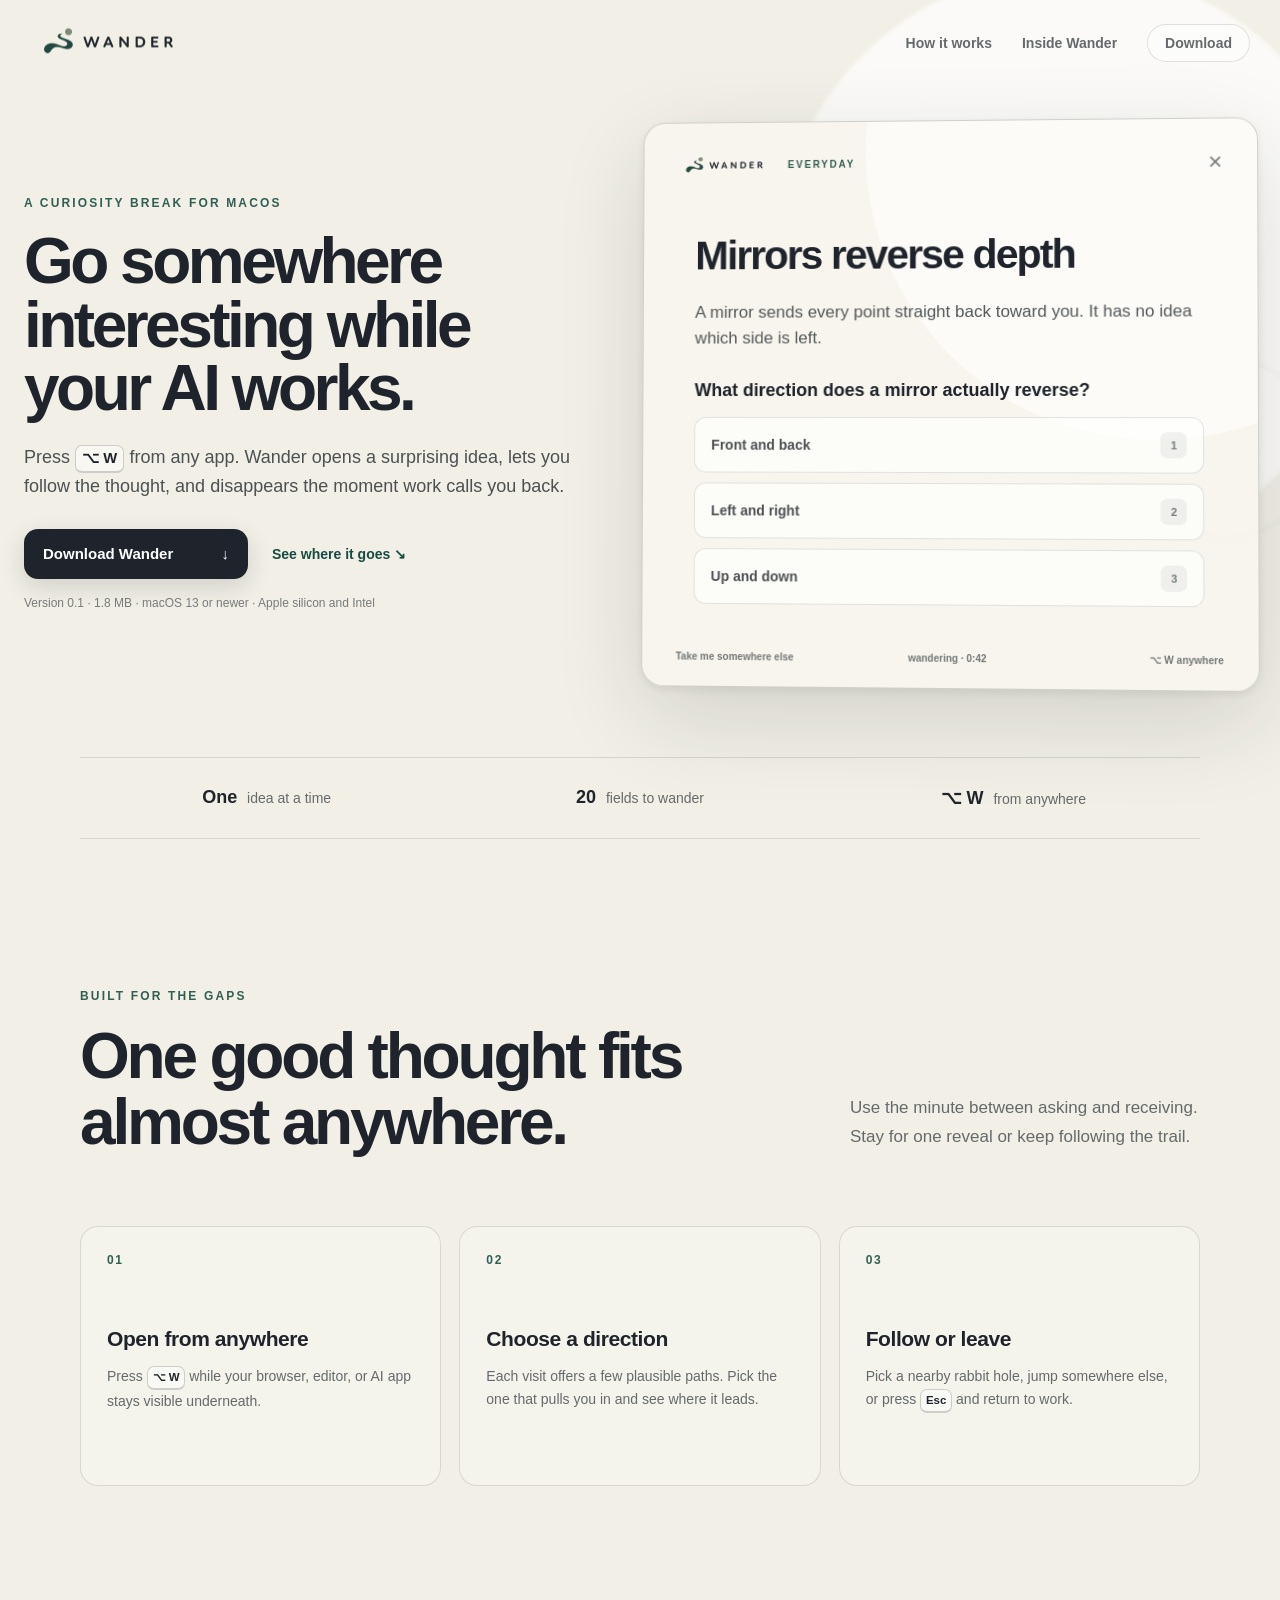
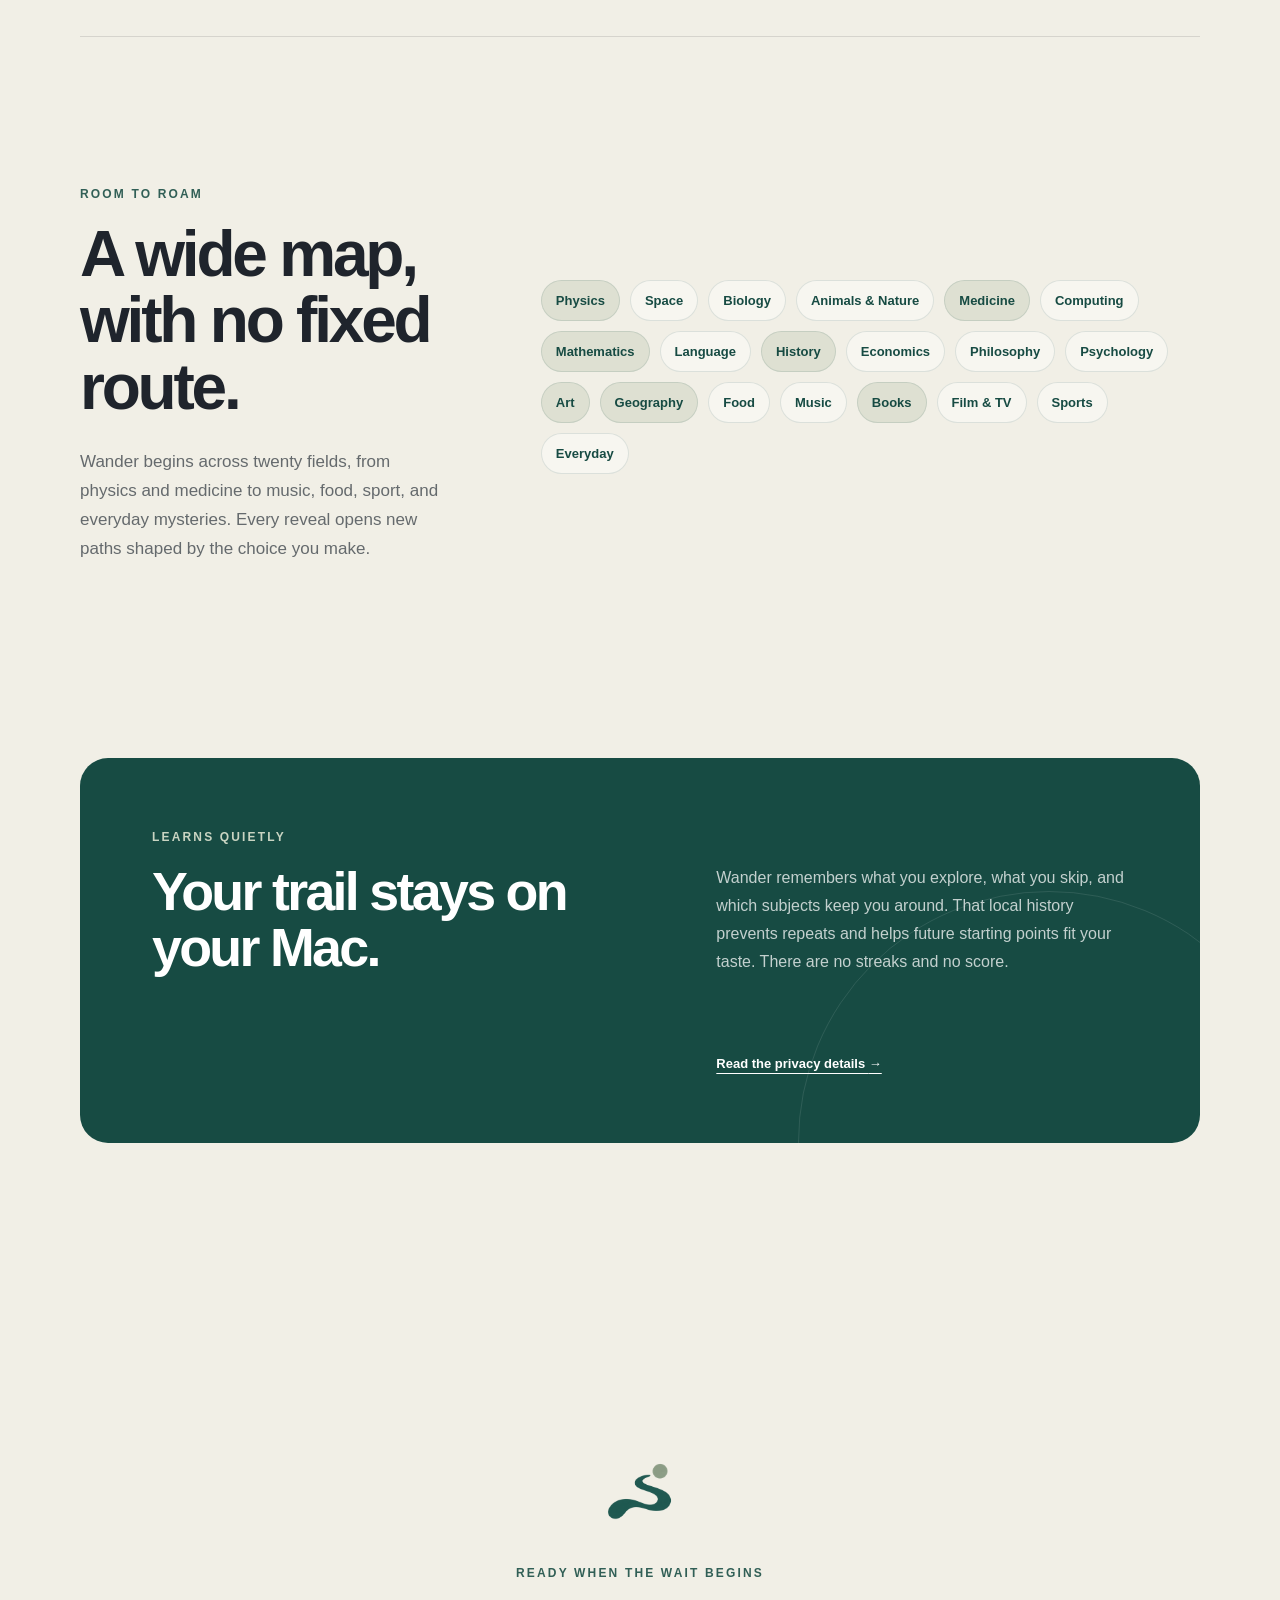
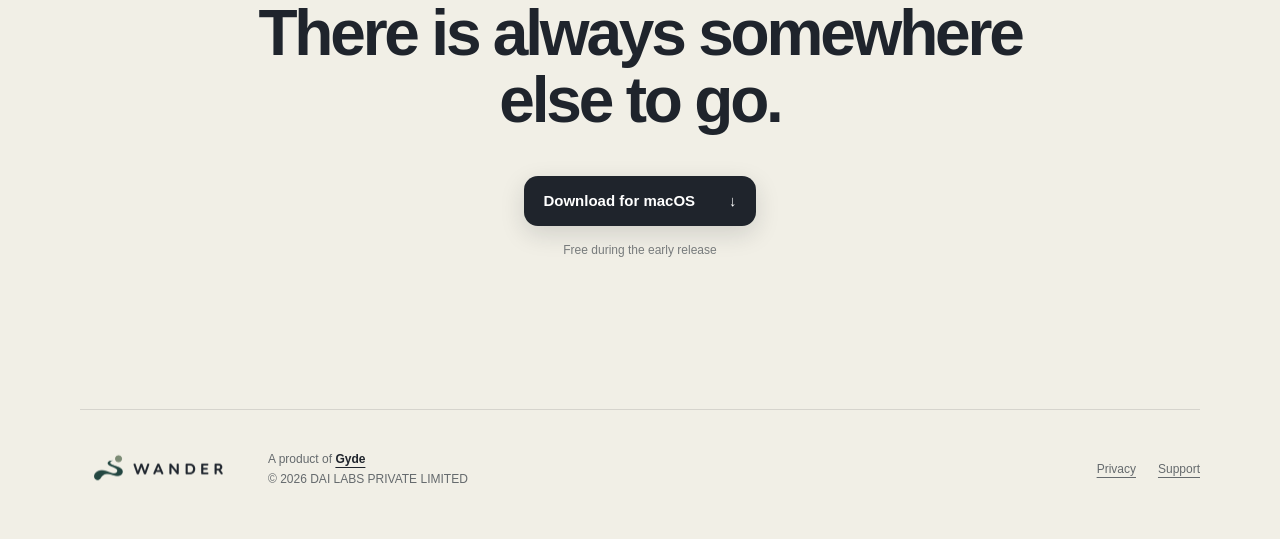
==== index.html @ b66e7304 "fix: clarify Wander positioning and hero CTA" ====
<!doctype html>
<html lang="en">
<head>
  <meta charset="utf-8">
  <meta name="viewport" content="width=device-width, initial-scale=1">
  <meta name="theme-color" content="#f1efe6">
  <meta name="description" content="Wander gives you one interesting idea at a time while your AI works. A native macOS app with new paths to follow across twenty fields of curiosity.">
  <meta property="og:type" content="website">
  <meta property="og:url" content="https://usewndr.com/">
  <meta property="og:title" content="Wander for macOS">
  <meta property="og:description" content="Go somewhere interesting while your AI works.">
  <meta property="og:image" content="https://usewndr.com/assets/og.png">
  <meta property="og:image:type" content="image/png">
  <meta property="og:image:width" content="1200">
  <meta property="og:image:height" content="630">
  <meta property="og:image:alt" content="Wander. Go somewhere interesting while your AI works. Option-W anywhere.">
  <meta name="twitter:card" content="summary_large_image">
  <meta name="twitter:title" content="Wander for macOS">
  <meta name="twitter:description" content="Go somewhere interesting while your AI works.">
  <meta name="twitter:image" content="https://usewndr.com/assets/og.png">
  <meta name="twitter:image:alt" content="Wander. Go somewhere interesting while your AI works. Option-W anywhere.">
  <link rel="canonical" href="https://usewndr.com/">
  <link rel="icon" href="assets/wander-mark.png" type="image/png">
  <link rel="stylesheet" href="styles.css">
  <title>Wander for macOS</title>
</head>
<body>
  <a class="skip-link" href="#main">Skip to content</a>

  <header class="site-header">
    <a class="brand" href="#top" aria-label="Wander home">
      <img src="assets/wander-wordmark.png" alt="Wander">
    </a>
    <nav aria-label="Main navigation">
      <a href="#how">How it works</a>
      <a href="#inside">Inside Wander</a>
      <a class="nav-download" href="download/Wander-0.1.0.dmg" download>Download</a>
    </nav>
  </header>

  <main id="main">
    <section class="hero" id="top">
      <div class="hero-copy">
        <p class="eyebrow">A curiosity break for macOS</p>
        <h1>Go somewhere interesting while your AI works.</h1>
        <p class="hero-intro">Press <kbd>⌥ W</kbd> from any app. Wander opens a surprising idea, lets you follow the thought, and disappears the moment work calls you back.</p>
        <div class="hero-actions">
          <a class="button button-primary" href="download/Wander-0.1.0.dmg" download>
            <span>Download Wander</span>
            <span aria-hidden="true">↓</span>
          </a>
          <a class="text-link" href="#demo">See where it goes <span aria-hidden="true">↘</span></a>
        </div>
        <p class="download-note">Version 0.1 · 1.8 MB · macOS 13 or newer · Apple silicon and Intel</p>
      </div>

      <div class="demo-wrap" id="demo">
        <div class="soft-orbit" aria-hidden="true"></div>
        <article class="wander-card" aria-live="polite">
          <div class="card-topline">
            <img src="assets/wander-wordmark.png" alt="" aria-hidden="true">
            <span id="demo-category">Everyday</span>
            <span class="card-close" aria-hidden="true">×</span>
          </div>
          <div class="card-content">
            <h2 id="demo-title">Mirrors reverse depth</h2>
            <p class="demo-hook" id="demo-hook">A mirror sends every point straight back toward you. It has no idea which side is left.</p>
            <p class="demo-question" id="demo-question">What direction does a mirror actually reverse?</p>
            <div class="choices" id="demo-choices"></div>
            <div class="reveal" id="demo-reveal" hidden>
              <p class="choice-recap" id="choice-recap"></p>
              <p id="reveal-copy"></p>
              <button class="next-question" id="next-question" type="button">Take me somewhere else <span aria-hidden="true">↻</span></button>
            </div>
          </div>
          <div class="card-footer">
            <span>Take me somewhere else</span>
            <span>wandering · 0:42</span>
            <span>⌥ W anywhere</span>
          </div>
        </article>
      </div>
    </section>

    <section class="proof-strip" aria-label="Wander highlights">
      <p><strong>One</strong> idea at a time</p>
      <p><strong>20</strong> fields to wander</p>
      <p><strong>⌥ W</strong> from anywhere</p>
    </section>

    <section class="how section" id="how">
      <div class="section-heading">
        <p class="eyebrow">Built for the gaps</p>
        <h2>One good thought fits almost anywhere.</h2>
        <p>Use the minute between asking and receiving. Stay for one reveal or keep following the trail.</p>
      </div>
      <ol class="steps">
        <li>
          <span class="step-number">01</span>
          <h3>Open from anywhere</h3>
          <p>Press <kbd>⌥ W</kbd> while your browser, editor, or AI app stays visible underneath.</p>
        </li>
        <li>
          <span class="step-number">02</span>
          <h3>Choose a direction</h3>
          <p>Each visit offers a few plausible paths. Pick the one that pulls you in and see where it leads.</p>
        </li>
        <li>
          <span class="step-number">03</span>
          <h3>Follow or leave</h3>
          <p>Pick a nearby rabbit hole, jump somewhere else, or press <kbd>Esc</kbd> and return to work.</p>
        </li>
      </ol>
    </section>

    <section class="inside section" id="inside">
      <div class="inside-copy">
        <p class="eyebrow">Room to roam</p>
        <h2>A wide map, with no fixed route.</h2>
        <p>Wander begins across twenty fields, from physics and medicine to music, food, sport, and everyday mysteries. Every reveal opens new paths shaped by the choice you make.</p>
      </div>
      <div class="category-cloud" aria-label="Wander categories">
        <span>Physics</span>
        <span>Space</span>
        <span>Biology</span>
        <span>Animals &amp; Nature</span>
        <span>Medicine</span>
        <span>Computing</span>
        <span>Mathematics</span>
        <span>Language</span>
        <span>History</span>
        <span>Economics</span>
        <span>Philosophy</span>
        <span>Psychology</span>
        <span>Art</span>
        <span>Geography</span>
        <span>Food</span>
        <span>Music</span>
        <span>Books</span>
        <span>Film &amp; TV</span>
        <span>Sports</span>
        <span>Everyday</span>
      </div>
    </section>

    <section class="taste section">
      <div class="taste-card">
        <div>
          <p class="eyebrow">Learns quietly</p>
          <h2>Your trail stays on your Mac.</h2>
        </div>
        <p>Wander remembers what you explore, what you skip, and which subjects keep you around. That local history prevents repeats and helps future starting points fit your taste. There are no streaks and no score.</p>
        <a href="privacy.html">Read the privacy details <span aria-hidden="true">→</span></a>
      </div>
    </section>

    <section class="closing section">
      <img src="assets/wander-mark.png" alt="" aria-hidden="true">
      <p class="eyebrow">Ready when the wait begins</p>
      <h2>There is always somewhere else to go.</h2>
      <a class="button button-primary" href="download/Wander-0.1.0.dmg" download>
        <span>Download for macOS</span>
        <span aria-hidden="true">↓</span>
      </a>
      <p class="download-note">Free during the early release</p>
    </section>
  </main>

  <footer>
    <a class="footer-brand" href="#top"><img src="assets/wander-wordmark.png" alt="Wander"></a>
    <p class="footer-credit">A product of <a href="https://gyde.ai">Gyde</a><br>© 2026 DAI LABS PRIVATE LIMITED</p>
    <div>
      <a href="privacy.html">Privacy</a>
      <a href="https://github.com/prasanna-gyde/usewndr.com/issues">Support</a>
    </div>
  </footer>

  <script src="app.js"></script>
</body>
</html>
---- styles.css ----
:root {
  --paper: #f1efe6;
  --paper-deep: #e7e4d8;
  --ink: #1f242c;
  --muted: #656a6d;
  --green: #315f56;
  --green-deep: #174b43;
  --sage: #b9c4ad;
  --white: #fbfaf6;
  --line: rgba(31, 36, 44, 0.13);
  --shadow: 0 30px 90px rgba(29, 38, 36, 0.14), 0 3px 10px rgba(29, 38, 36, 0.08);
  --rounded: ui-rounded, "SF Pro Rounded", "SF Pro Display", -apple-system, BlinkMacSystemFont, "Segoe UI", sans-serif;
}

* {
  box-sizing: border-box;
}

html {
  scroll-behavior: smooth;
}

body {
  margin: 0;
  background: var(--paper);
  color: var(--ink);
  font-family: var(--rounded);
  -webkit-font-smoothing: antialiased;
}

a {
  color: inherit;
}

button,
a {
  -webkit-tap-highlight-color: transparent;
}

.skip-link {
  position: fixed;
  z-index: 100;
  top: 12px;
  left: 12px;
  padding: 10px 14px;
  border-radius: 999px;
  background: var(--ink);
  color: white;
  transform: translateY(-160%);
}

.skip-link:focus {
  transform: translateY(0);
}

.site-header {
  position: relative;
  z-index: 20;
  display: flex;
  align-items: center;
  justify-content: space-between;
  width: min(1220px, calc(100% - 48px));
  margin: 0 auto;
  padding: 25px 0;
}

.brand img,
.footer-brand img {
  display: block;
  width: 152px;
  height: auto;
}

nav {
  display: flex;
  align-items: center;
  gap: 30px;
}

nav a {
  color: var(--muted);
  font-size: 14px;
  font-weight: 650;
  text-decoration: none;
}

nav a:hover,
nav a:focus-visible {
  color: var(--ink);
}

.nav-download {
  padding: 10px 17px;
  border: 1px solid var(--line);
  border-radius: 999px;
  background: rgba(255, 255, 255, 0.36);
}

.hero {
  position: relative;
  display: grid;
  grid-template-columns: minmax(500px, 0.96fr) minmax(520px, 1.04fr);
  gap: 46px;
  align-items: center;
  width: min(1260px, calc(100% - 48px));
  min-height: 700px;
  margin: 0 auto;
  padding: 42px 0 82px;
}

.hero-copy {
  position: relative;
  z-index: 2;
  padding-left: 0;
}

.eyebrow {
  margin: 0 0 20px;
  color: var(--green);
  font-size: 12px;
  font-weight: 760;
  letter-spacing: 0.18em;
  text-transform: uppercase;
}

h1,
h2,
h3,
p {
  text-wrap: pretty;
}

h1 {
  max-width: 700px;
  margin: 0;
  font-size: clamp(52px, 5vw, 76px);
  font-weight: 690;
  letter-spacing: -0.055em;
  line-height: 0.99;
}

.hero-intro {
  max-width: 590px;
  margin: 24px 0 0;
  color: #4c5155;
  font-size: 18px;
  line-height: 1.52;
}

kbd {
  display: inline-block;
  padding: 0.05em 0.42em 0.12em;
  border: 1px solid rgba(31, 36, 44, 0.2);
  border-bottom-width: 2px;
  border-radius: 7px;
  background: rgba(255, 255, 255, 0.48);
  color: var(--ink);
  font-family: inherit;
  font-size: 0.82em;
  font-weight: 700;
  white-space: nowrap;
}

.hero-actions {
  display: flex;
  align-items: center;
  gap: 24px;
  margin-top: 28px;
}

.button {
  display: inline-flex;
  align-items: center;
  justify-content: space-between;
  gap: 34px;
  min-width: 224px;
  padding: 16px 19px 17px;
  border-radius: 14px;
  font-size: 15px;
  font-weight: 720;
  text-decoration: none;
  transition: transform 180ms ease, box-shadow 180ms ease, background 180ms ease;
}

.button-primary {
  background: var(--ink);
  color: white;
  box-shadow: 0 8px 24px rgba(25, 31, 37, 0.15);
}

.button-primary:hover,
.button-primary:focus-visible {
  background: var(--green-deep);
  box-shadow: 0 12px 30px rgba(23, 75, 67, 0.22);
  transform: translateY(-2px);
}

.text-link {
  color: var(--green-deep);
  font-size: 14px;
  font-weight: 720;
  text-decoration: none;
}

.text-link:hover,
.text-link:focus-visible {
  text-decoration: underline;
  text-underline-offset: 4px;
}

.download-note {
  margin: 15px 0 0;
  color: #777b7c;
  font-size: 12px;
  line-height: 1.5;
}

.demo-wrap {
  position: relative;
  z-index: 1;
  perspective: 1300px;
}

.soft-orbit {
  position: absolute;
  top: -150px;
  right: -110px;
  width: 590px;
  height: 590px;
  border-radius: 50%;
  background: rgba(255, 255, 255, 0.7);
  filter: blur(2px);
}

.soft-orbit::after {
  content: "";
  position: absolute;
  right: 50px;
  bottom: 20px;
  width: 180px;
  height: 180px;
  border: 1px solid rgba(49, 95, 86, 0.12);
  border-radius: 50%;
}

.wander-card {
  position: relative;
  z-index: 2;
  min-height: 588px;
  overflow: hidden;
  border: 1px solid rgba(33, 40, 44, 0.18);
  border-radius: 22px;
  background: rgba(247, 245, 237, 0.94);
  box-shadow: var(--shadow);
  transform: rotateY(-2.5deg) rotateX(1deg);
  transform-origin: center;
}

.wander-card::after {
  content: "";
  position: absolute;
  z-index: -1;
  top: -260px;
  right: -190px;
  width: 580px;
  height: 580px;
  border-radius: 50%;
  background: rgba(255, 255, 255, 0.52);
}

.card-topline {
  display: grid;
  grid-template-columns: auto 1fr auto;
  align-items: center;
  gap: 20px;
  padding: 28px 34px 0;
}

.card-topline img {
  width: 92px;
}

.card-topline > span:nth-child(2) {
  color: var(--green);
  font-size: 10px;
  font-weight: 760;
  letter-spacing: 0.18em;
  text-transform: uppercase;
}

.card-close {
  color: #777b7c;
  font-size: 24px;
  font-weight: 350;
}

.card-content {
  width: min(510px, calc(100% - 70px));
  margin: 72px auto 96px;
}

.card-content h2 {
  margin: 0;
  font-size: clamp(34px, 3.2vw, 49px);
  font-weight: 690;
  letter-spacing: -0.045em;
  line-height: 1.02;
}

.demo-hook {
  margin: 23px 0 0;
  color: #53585b;
  font-size: 17px;
  line-height: 1.55;
}

.demo-question {
  margin: 27px 0 14px;
  font-size: 18px;
  font-weight: 720;
  line-height: 1.4;
}

.choices {
  display: grid;
  gap: 10px;
}

.choice {
  display: grid;
  grid-template-columns: 1fr auto;
  gap: 12px;
  align-items: center;
  width: 100%;
  padding: 14px 16px;
  border: 1px solid rgba(31, 36, 44, 0.12);
  border-radius: 12px;
  background: rgba(255, 255, 255, 0.62);
  color: #4c5052;
  font: 650 14px/1.35 var(--rounded);
  text-align: left;
  cursor: pointer;
  transition: border 150ms ease, background 150ms ease, color 150ms ease, transform 150ms ease;
}

.choice span:last-child {
  display: grid;
  width: 26px;
  height: 26px;
  place-items: center;
  border-radius: 7px;
  background: rgba(31, 36, 44, 0.06);
  color: #777b7c;
  font-size: 11px;
}

.choice:hover,
.choice:focus-visible {
  border-color: rgba(49, 95, 86, 0.42);
  background: white;
  color: var(--green-deep);
  transform: translateX(3px);
}

.choice:focus-visible,
.next-question:focus-visible,
.button:focus-visible,
a:focus-visible {
  outline: 3px solid rgba(49, 95, 86, 0.28);
  outline-offset: 3px;
}

.reveal {
  animation: reveal-in 320ms ease both;
}

.choice-recap {
  margin: 28px 0 12px;
  color: var(--muted);
  font-size: 12px;
  font-weight: 650;
}

#reveal-copy {
  margin: 0;
  font-size: 16px;
  line-height: 1.62;
}

.next-question {
  margin-top: 24px;
  padding: 11px 14px;
  border: 0;
  border-radius: 999px;
  background: rgba(49, 95, 86, 0.12);
  color: var(--green-deep);
  font: 700 13px var(--rounded);
  cursor: pointer;
}

.card-footer {
  position: absolute;
  right: 34px;
  bottom: 24px;
  left: 34px;
  display: grid;
  grid-template-columns: 1fr auto 1fr;
  gap: 14px;
  color: #737778;
  font-size: 10px;
  font-weight: 650;
}

.card-footer span:nth-child(2) {
  font-variant-numeric: tabular-nums;
}

.card-footer span:last-child {
  text-align: right;
}

.proof-strip {
  display: grid;
  grid-template-columns: repeat(3, 1fr);
  width: min(1120px, calc(100% - 48px));
  margin: 0 auto;
  padding: 29px 0;
  border-top: 1px solid var(--line);
  border-bottom: 1px solid var(--line);
}

.proof-strip p {
  margin: 0;
  color: var(--muted);
  font-size: 14px;
  text-align: center;
}

.proof-strip strong {
  margin-right: 6px;
  color: var(--ink);
  font-size: 18px;
}

.section {
  width: min(1120px, calc(100% - 48px));
  margin: 0 auto;
  padding: 150px 0;
}

.section-heading {
  display: grid;
  grid-template-columns: minmax(0, 1.1fr) minmax(260px, 0.55fr);
  column-gap: 70px;
  align-items: end;
}

.section-heading .eyebrow {
  grid-column: 1 / -1;
}

.section h2 {
  margin: 0;
  font-size: clamp(42px, 5vw, 68px);
  font-weight: 680;
  letter-spacing: -0.05em;
  line-height: 1.04;
}

.section-heading > p:last-child,
.inside-copy > p:last-child {
  margin: 0 0 4px;
  color: var(--muted);
  font-size: 17px;
  line-height: 1.7;
}

.steps {
  display: grid;
  grid-template-columns: repeat(3, 1fr);
  gap: 18px;
  margin: 70px 0 0;
  padding: 0;
  list-style: none;
}

.steps li {
  min-height: 260px;
  padding: 26px;
  border: 1px solid var(--line);
  border-radius: 18px;
  background: rgba(255, 255, 255, 0.26);
}

.step-number {
  display: block;
  margin-bottom: 60px;
  color: var(--green);
  font-size: 12px;
  font-weight: 760;
  letter-spacing: 0.14em;
}

.steps h3 {
  margin: 0;
  font-size: 21px;
  letter-spacing: -0.02em;
}

.steps p {
  margin: 14px 0 0;
  color: var(--muted);
  font-size: 14px;
  line-height: 1.65;
}

.inside {
  display: grid;
  grid-template-columns: minmax(300px, 0.72fr) minmax(430px, 1.28fr);
  gap: 90px;
  align-items: center;
  border-top: 1px solid var(--line);
}

.inside-copy > p:last-child {
  margin-top: 28px;
}

.category-cloud {
  display: flex;
  flex-wrap: wrap;
  gap: 10px;
}

.category-cloud span {
  display: inline-flex;
  align-items: center;
  gap: 9px;
  padding: 12px 14px;
  border: 1px solid rgba(49, 95, 86, 0.14);
  border-radius: 999px;
  background: rgba(255, 255, 255, 0.42);
  color: var(--green-deep);
  font-size: 13px;
  font-weight: 650;
}

.category-cloud span:nth-child(4n + 1),
.category-cloud span:nth-child(7n) {
  background: rgba(185, 196, 173, 0.34);
}

.taste {
  padding-top: 40px;
}

.taste-card {
  position: relative;
  display: grid;
  grid-template-columns: 1fr 0.85fr;
  gap: 80px;
  overflow: hidden;
  padding: 72px;
  border-radius: 28px;
  background: var(--green-deep);
  color: white;
}

.taste-card::after {
  content: "";
  position: absolute;
  right: -100px;
  bottom: -250px;
  width: 500px;
  height: 500px;
  border: 1px solid rgba(255, 255, 255, 0.1);
  border-radius: 50%;
}

.taste-card .eyebrow {
  color: #c9d4c2;
}

.taste-card h2 {
  font-size: clamp(40px, 4.2vw, 62px);
}

.taste-card > p {
  position: relative;
  z-index: 1;
  align-self: end;
  margin: 0;
  color: rgba(255, 255, 255, 0.74);
  font-size: 16px;
  line-height: 1.75;
}

.taste-card > a {
  position: relative;
  z-index: 1;
  grid-column: 2;
  color: white;
  font-size: 13px;
  font-weight: 700;
  text-underline-offset: 5px;
}

.closing {
  display: flex;
  flex-direction: column;
  align-items: center;
  text-align: center;
}

.closing > img {
  width: 86px;
  margin-bottom: 36px;
}

.closing h2 {
  max-width: 770px;
}

.closing .button {
  margin-top: 42px;
}

footer {
  display: grid;
  grid-template-columns: auto 1fr auto;
  gap: 36px;
  align-items: center;
  width: min(1120px, calc(100% - 48px));
  margin: 0 auto;
  padding: 35px 0 45px;
  border-top: 1px solid var(--line);
  color: var(--muted);
  font-size: 12px;
}

footer p {
  margin: 0;
}

.footer-credit {
  line-height: 1.7;
}

.footer-credit a {
  color: var(--ink);
  font-weight: 700;
}

footer > div {
  display: flex;
  gap: 22px;
}

footer a {
  text-underline-offset: 4px;
}

.privacy-page {
  min-height: 100vh;
}

.privacy-main {
  width: min(760px, calc(100% - 48px));
  margin: 0 auto;
  padding: 100px 0 160px;
}

.privacy-main h1 {
  font-size: clamp(46px, 7vw, 76px);
}

.privacy-main .lede {
  margin: 28px 0 70px;
  color: var(--muted);
  font-size: 20px;
  line-height: 1.65;
}

.privacy-main section {
  padding: 34px 0;
  border-top: 1px solid var(--line);
}

.privacy-main h2 {
  margin: 0 0 14px;
  font-size: 24px;
  letter-spacing: -0.025em;
}

.privacy-main p,
.privacy-main li {
  color: #555b5e;
  font-size: 16px;
  line-height: 1.72;
}

.privacy-main ul {
  padding-left: 20px;
}

@keyframes reveal-in {
  from { opacity: 0; transform: translateY(8px); }
  to { opacity: 1; transform: translateY(0); }
}

@media (min-width: 1001px) and (max-height: 900px) {
  .site-header {
    padding-top: 18px;
    padding-bottom: 18px;
  }

  .hero {
    min-height: 0;
    padding-top: 34px;
    padding-bottom: 68px;
  }

  .wander-card {
    min-height: 550px;
  }

  .card-content {
    margin-top: 56px;
    margin-bottom: 82px;
  }
}

@media (max-width: 1000px) {
  .hero {
    grid-template-columns: 1fr;
    gap: 70px;
    padding-top: 90px;
  }

  .hero-copy {
    max-width: 760px;
    padding-left: 0;
  }

  .demo-wrap {
    width: min(720px, 100%);
    justify-self: center;
  }

  .wander-card {
    transform: none;
  }

  .section-heading,
  .inside,
  .taste-card {
    grid-template-columns: 1fr;
  }

  .section-heading > p:last-child,
  .inside-copy > p:last-child {
    margin-top: 26px;
  }

  .inside,
  .taste-card {
    gap: 50px;
  }

  .taste-card > a {
    grid-column: 1;
  }
}

@media (max-width: 720px) {
  .site-header,
  .hero,
  .proof-strip,
  .section,
  footer {
    width: min(100% - 30px, 1120px);
  }

  .site-header {
    padding-top: 18px;
  }

  .brand img {
    width: 126px;
  }

  nav a:not(.nav-download) {
    display: none;
  }

  .hero {
    min-height: auto;
    padding: 84px 0 90px;
  }

  h1 {
    font-size: clamp(48px, 14vw, 68px);
  }

  .hero-intro {
    font-size: 17px;
  }

  .hero-actions {
    align-items: flex-start;
    flex-direction: column;
  }

  .button {
    width: 100%;
  }

  .wander-card {
    min-height: 630px;
    border-radius: 18px;
  }

  .card-topline {
    padding: 24px 22px 0;
  }

  .card-content {
    width: calc(100% - 44px);
    margin-top: 58px;
  }

  .card-content h2 {
    font-size: 37px;
  }

  .card-footer {
    right: 22px;
    left: 22px;
    grid-template-columns: 1fr 1fr;
  }

  .card-footer span:first-child {
    display: none;
  }

  .proof-strip {
    gap: 12px;
  }

  .proof-strip p {
    display: flex;
    flex-direction: column;
    gap: 4px;
  }

  .section {
    padding: 105px 0;
  }

  .section h2 {
    font-size: 43px;
  }

  .steps {
    grid-template-columns: 1fr;
  }

  .steps li {
    min-height: 220px;
  }

  .taste {
    padding-top: 20px;
  }

  .taste-card {
    padding: 45px 28px;
  }

  .category-cloud {
    gap: 8px;
  }

  .category-cloud span {
    padding: 10px 12px;
    font-size: 12px;
  }

  footer {
    grid-template-columns: 1fr auto;
  }

  footer p {
    display: none;
  }
}

@media (prefers-reduced-motion: reduce) {
  html {
    scroll-behavior: auto;
  }

  *,
  *::before,
  *::after {
    animation-duration: 0.01ms !important;
    animation-iteration-count: 1 !important;
    transition-duration: 0.01ms !important;
  }
}
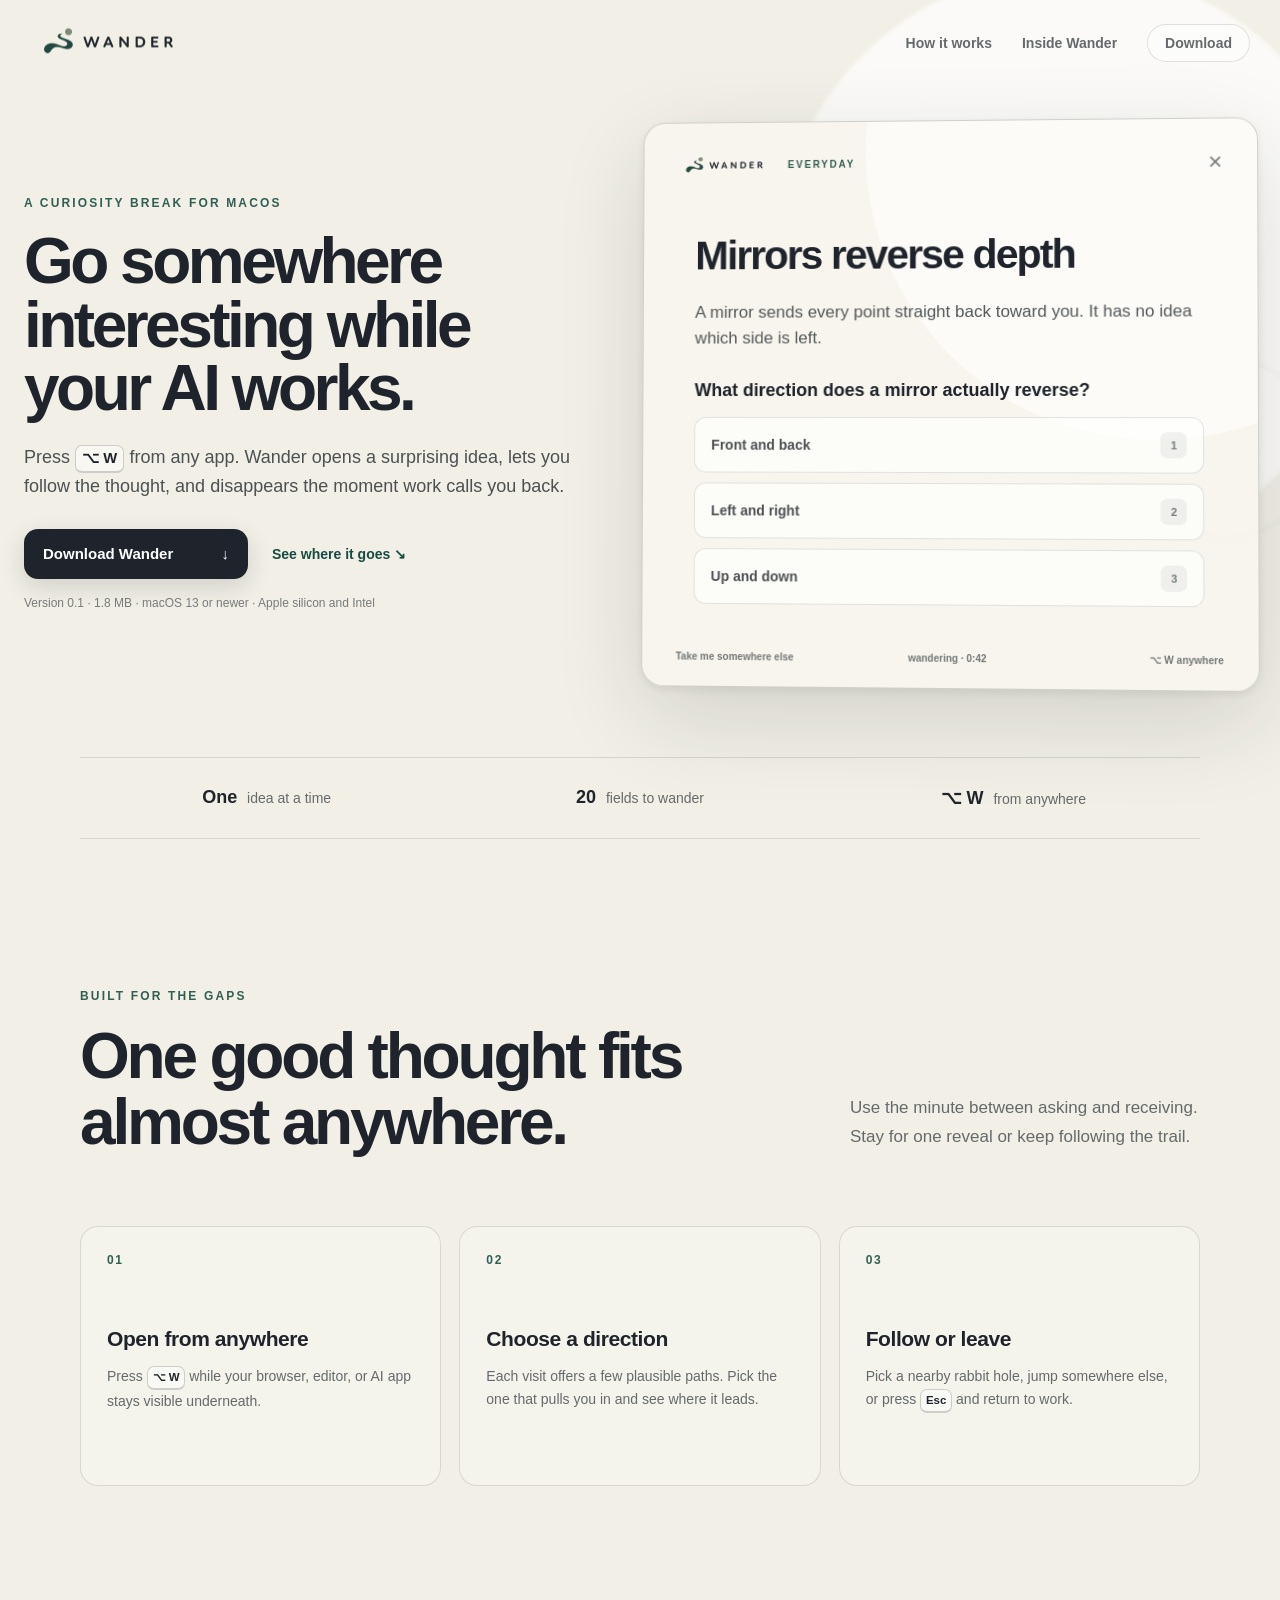
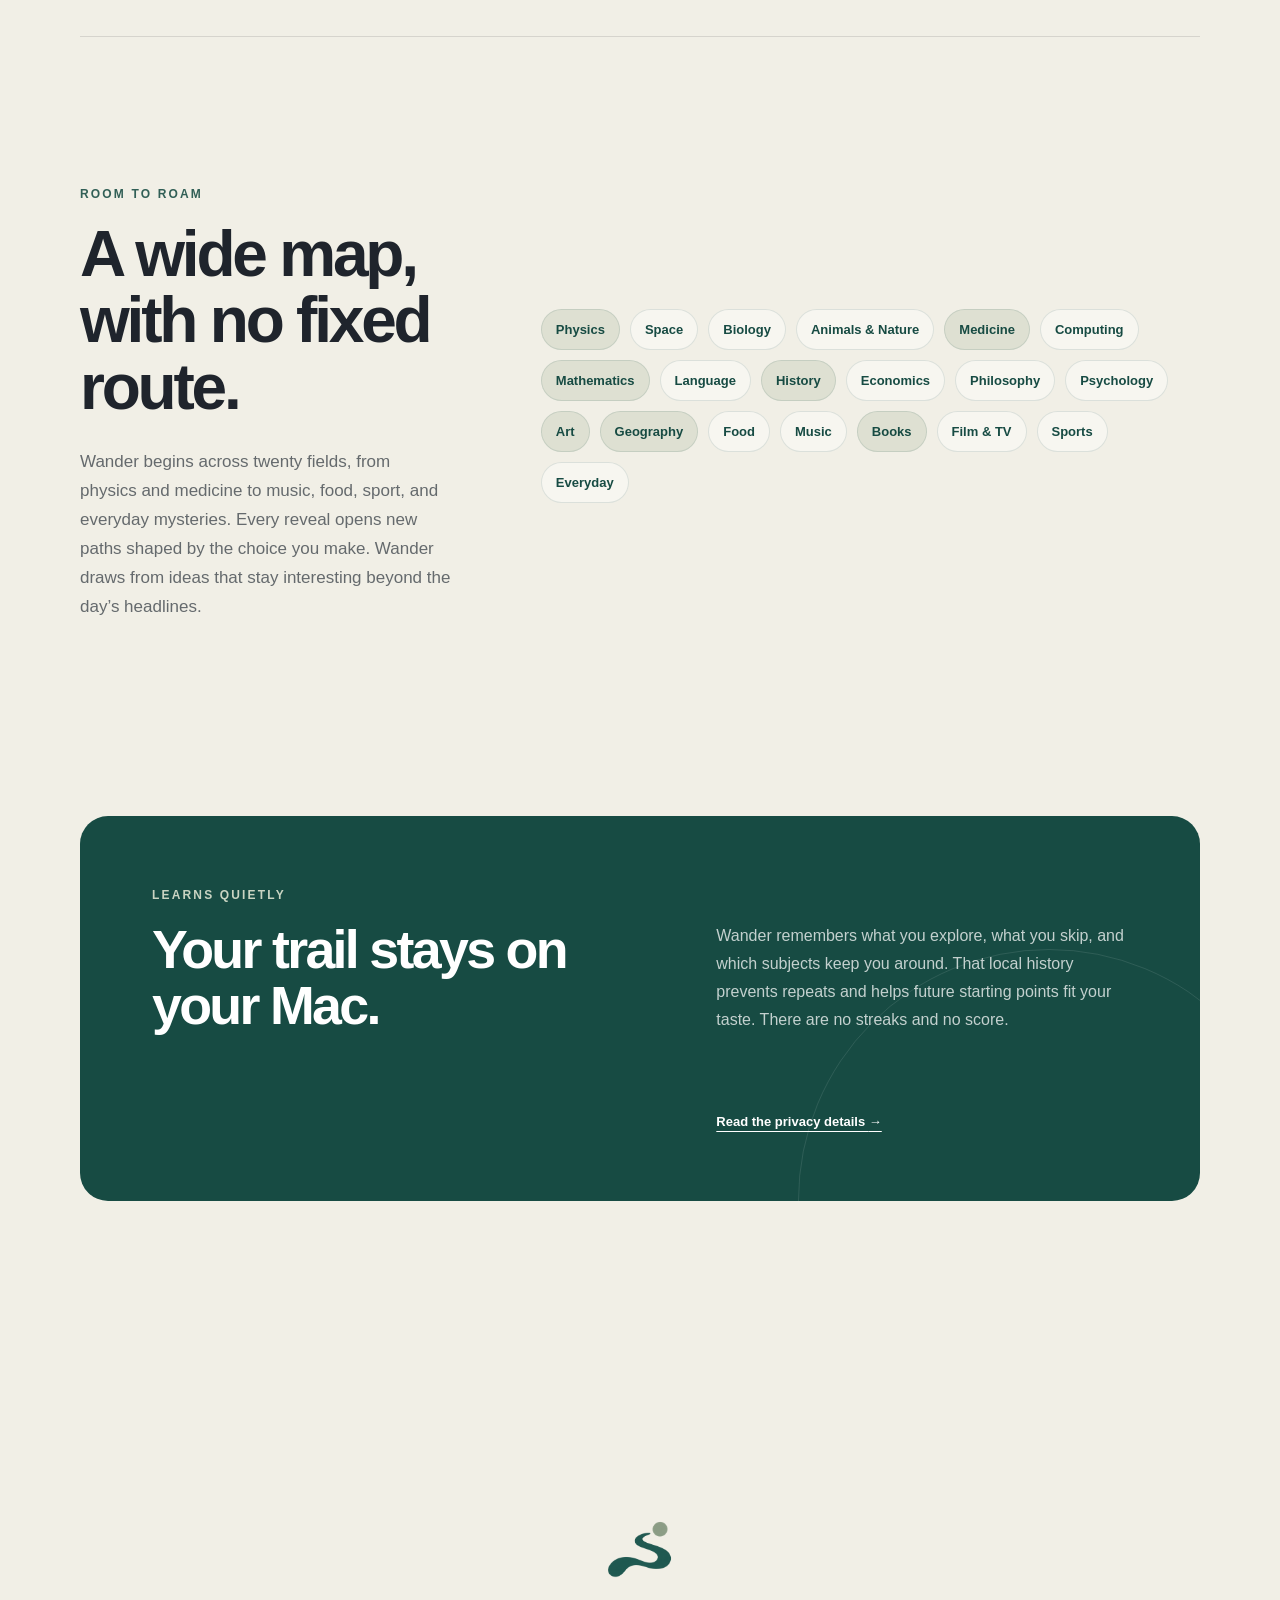
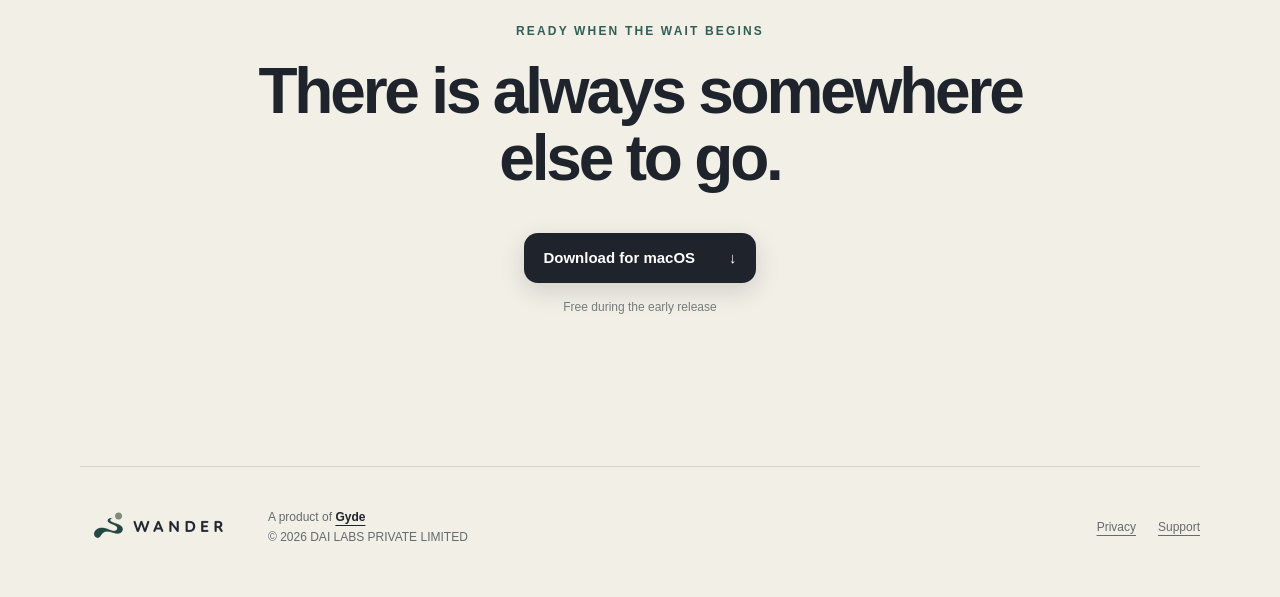
==== commit b1013dbb: "copy: position Wander beyond the news cycle" ====
--- a/index.html
+++ b/index.html
@@ -117,7 +117,7 @@
       <div class="inside-copy">
         <p class="eyebrow">Room to roam</p>
         <h2>A wide map, with no fixed route.</h2>
-        <p>Wander begins across twenty fields, from physics and medicine to music, food, sport, and everyday mysteries. Every reveal opens new paths shaped by the choice you make.</p>
+        <p>Wander begins across twenty fields, from physics and medicine to music, food, sport, and everyday mysteries. Every reveal opens new paths shaped by the choice you make. Wander draws from ideas that stay interesting beyond the day’s headlines.</p>
       </div>
       <div class="category-cloud" aria-label="Wander categories">
         <span>Physics</span>
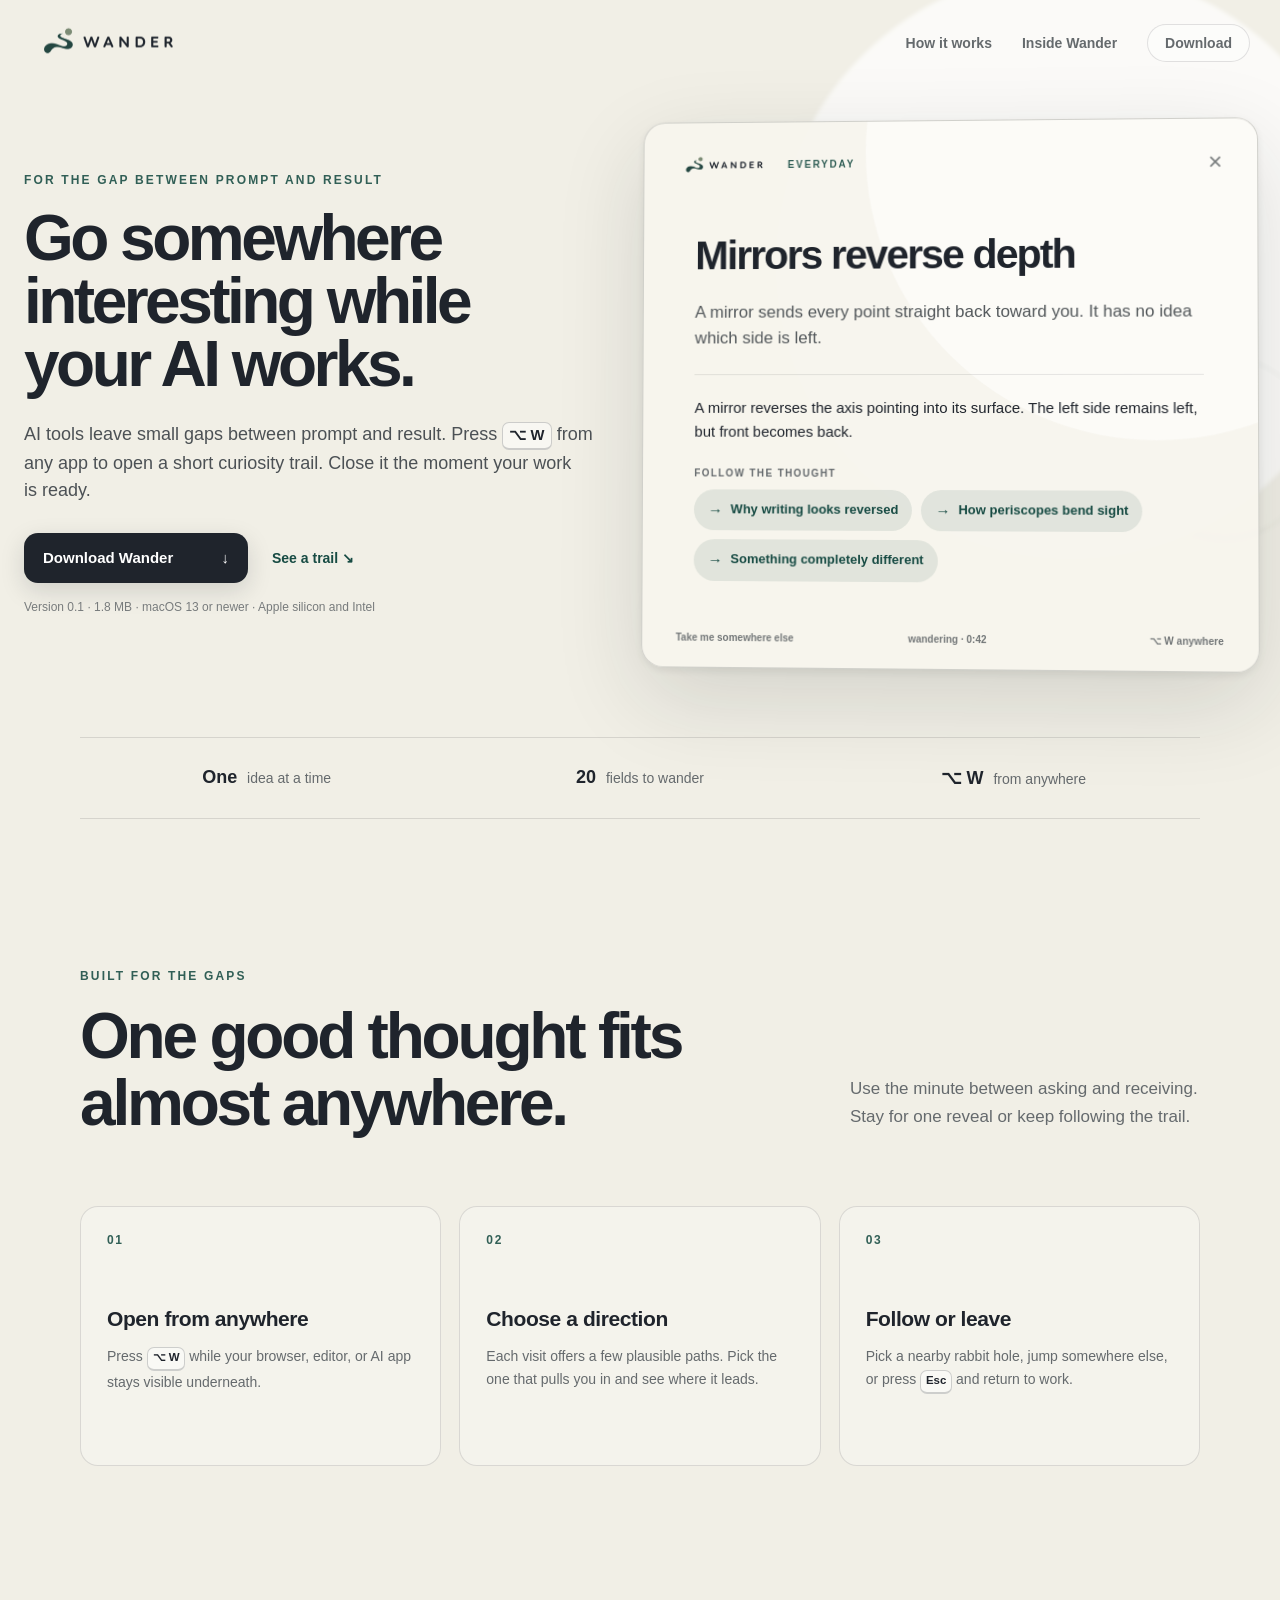
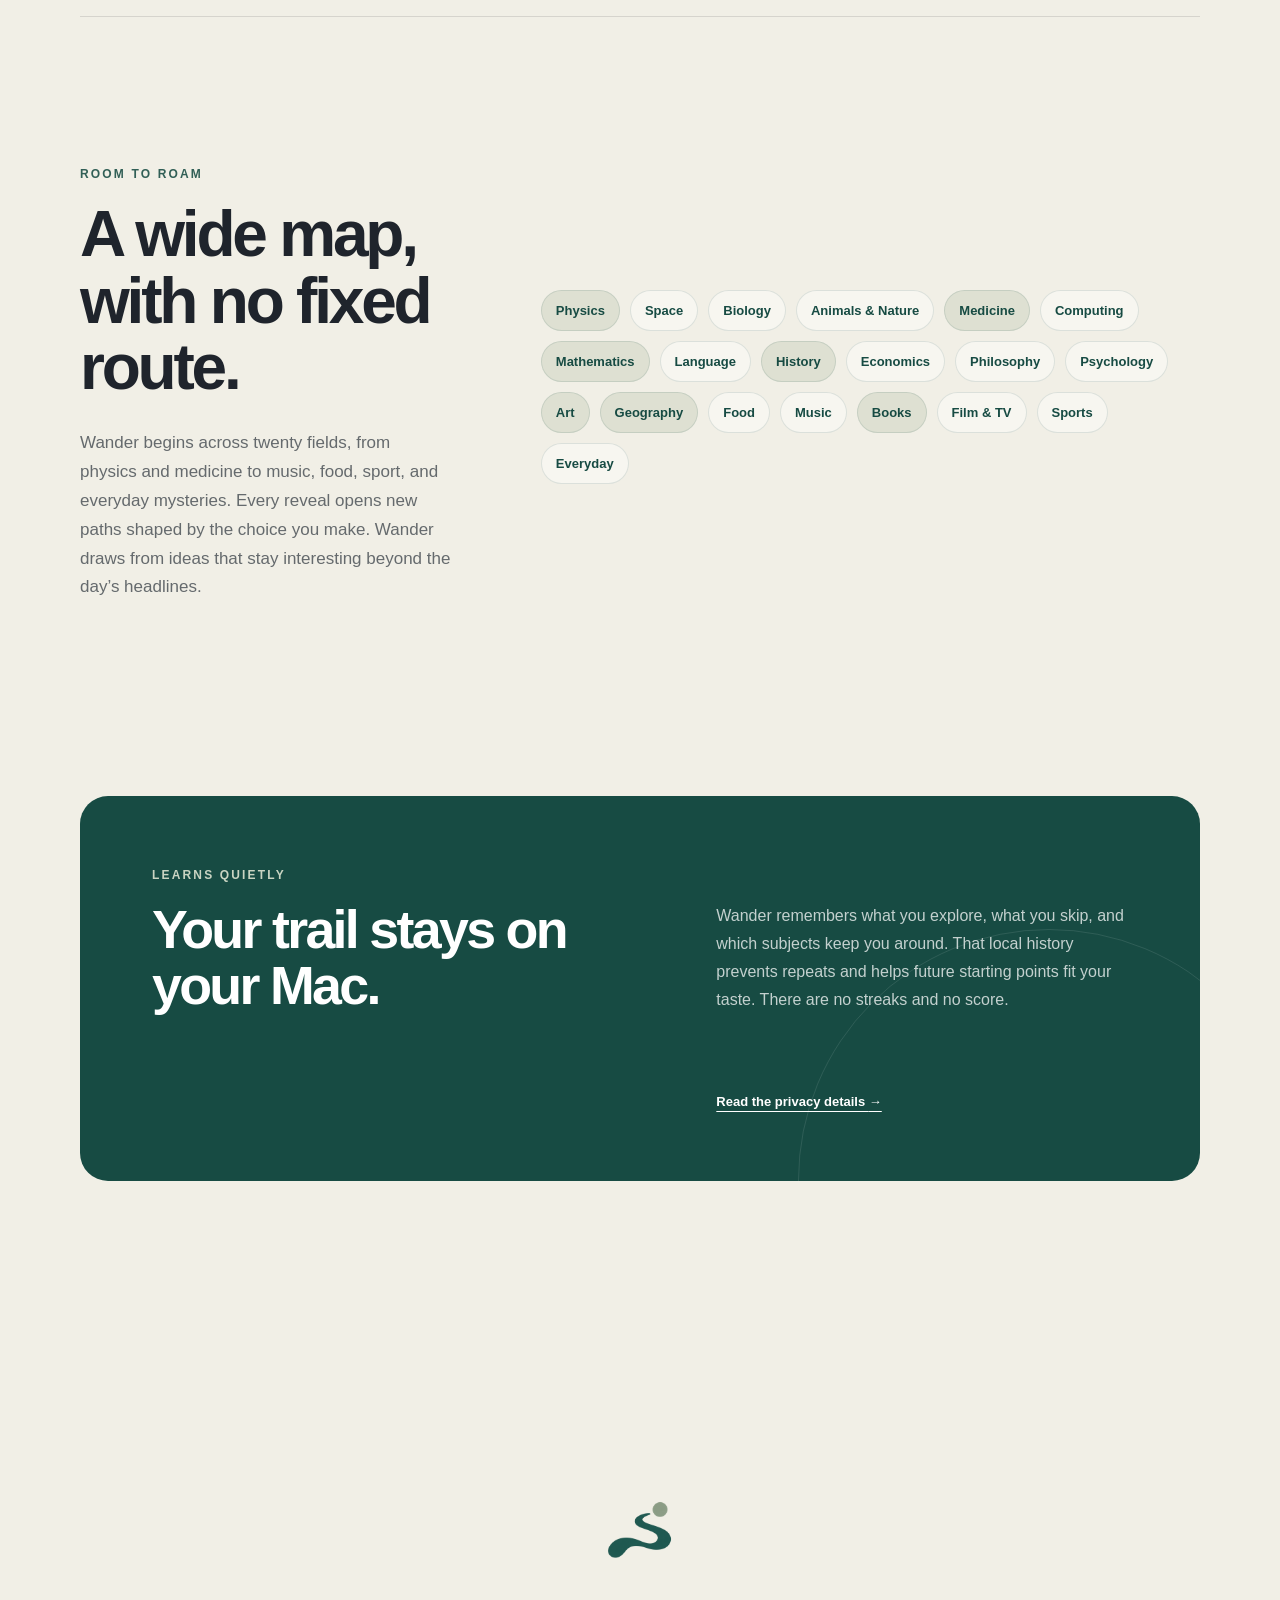
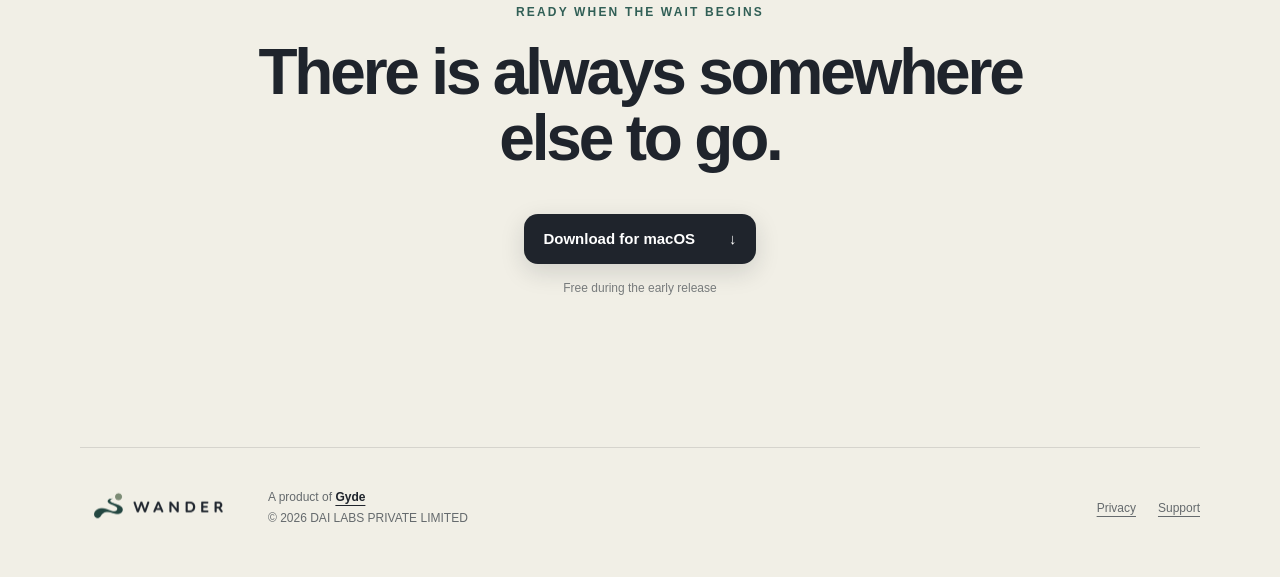
==== commit 7409930e: "fix: explain Wander and show curiosity trails" ====
--- a/index.html
+++ b/index.html
@@ -4,11 +4,11 @@
   <meta charset="utf-8">
   <meta name="viewport" content="width=device-width, initial-scale=1">
   <meta name="theme-color" content="#f1efe6">
-  <meta name="description" content="Wander gives you one interesting idea at a time while your AI works. A native macOS app with new paths to follow across twenty fields of curiosity.">
+  <meta name="description" content="Wander opens short curiosity trails while your AI works. Press Option-W from any Mac app and return when the result is ready.">
   <meta property="og:type" content="website">
   <meta property="og:url" content="https://usewndr.com/">
   <meta property="og:title" content="Wander for macOS">
-  <meta property="og:description" content="Go somewhere interesting while your AI works.">
+  <meta property="og:description" content="A curiosity break for the gap between prompt and result.">
   <meta property="og:image" content="https://usewndr.com/assets/og.png">
   <meta property="og:image:type" content="image/png">
   <meta property="og:image:width" content="1200">
@@ -16,12 +16,12 @@
   <meta property="og:image:alt" content="Wander. Go somewhere interesting while your AI works. Option-W anywhere.">
   <meta name="twitter:card" content="summary_large_image">
   <meta name="twitter:title" content="Wander for macOS">
-  <meta name="twitter:description" content="Go somewhere interesting while your AI works.">
+  <meta name="twitter:description" content="A curiosity break for the gap between prompt and result.">
   <meta name="twitter:image" content="https://usewndr.com/assets/og.png">
   <meta name="twitter:image:alt" content="Wander. Go somewhere interesting while your AI works. Option-W anywhere.">
   <link rel="canonical" href="https://usewndr.com/">
   <link rel="icon" href="assets/wander-mark.png" type="image/png">
-  <link rel="stylesheet" href="styles.css">
+  <link rel="stylesheet" href="styles.css?v=3">
   <title>Wander for macOS</title>
 </head>
 <body>
@@ -34,22 +34,22 @@
     <nav aria-label="Main navigation">
       <a href="#how">How it works</a>
       <a href="#inside">Inside Wander</a>
-      <a class="nav-download" href="download/Wander-0.1.0.dmg" download>Download</a>
+      <a class="nav-download" href="https://github.com/prasanna-gyde/usewndr.com/releases/download/v0.1.0/Wander-0.1.0.dmg">Download</a>
     </nav>
   </header>
 
   <main id="main">
     <section class="hero" id="top">
       <div class="hero-copy">
-        <p class="eyebrow">A curiosity break for macOS</p>
+        <p class="eyebrow">For the gap between prompt and result</p>
         <h1>Go somewhere interesting while your AI works.</h1>
-        <p class="hero-intro">Press <kbd>⌥ W</kbd> from any app. Wander opens a surprising idea, lets you follow the thought, and disappears the moment work calls you back.</p>
+        <p class="hero-intro">AI tools leave small gaps between prompt and result. Press <kbd>⌥ W</kbd> from any app to open a short curiosity trail. Close it the moment your work is ready.</p>
         <div class="hero-actions">
-          <a class="button button-primary" href="download/Wander-0.1.0.dmg" download>
+          <a class="button button-primary" href="https://github.com/prasanna-gyde/usewndr.com/releases/download/v0.1.0/Wander-0.1.0.dmg">
             <span>Download Wander</span>
             <span aria-hidden="true">↓</span>
           </a>
-          <a class="text-link" href="#demo">See where it goes <span aria-hidden="true">↘</span></a>
+          <a class="text-link" href="#demo">See a trail <span aria-hidden="true">↘</span></a>
         </div>
         <p class="download-note">Version 0.1 · 1.8 MB · macOS 13 or newer · Apple silicon and Intel</p>
       </div>
@@ -65,13 +65,9 @@
           <div class="card-content">
             <h2 id="demo-title">Mirrors reverse depth</h2>
             <p class="demo-hook" id="demo-hook">A mirror sends every point straight back toward you. It has no idea which side is left.</p>
-            <p class="demo-question" id="demo-question">What direction does a mirror actually reverse?</p>
-            <div class="choices" id="demo-choices"></div>
-            <div class="reveal" id="demo-reveal" hidden>
-              <p class="choice-recap" id="choice-recap"></p>
-              <p id="reveal-copy"></p>
-              <button class="next-question" id="next-question" type="button">Take me somewhere else <span aria-hidden="true">↻</span></button>
-            </div>
+            <p class="trail-reveal" id="demo-reveal-copy">A mirror reverses the axis pointing into its surface. The left side remains left, but front becomes back.</p>
+            <p class="trail-label">Follow the thought</p>
+            <div class="trail-paths" id="demo-paths"></div>
           </div>
           <div class="card-footer">
             <span>Take me somewhere else</span>
@@ -158,7 +154,7 @@
       <img src="assets/wander-mark.png" alt="" aria-hidden="true">
       <p class="eyebrow">Ready when the wait begins</p>
       <h2>There is always somewhere else to go.</h2>
-      <a class="button button-primary" href="download/Wander-0.1.0.dmg" download>
+      <a class="button button-primary" href="https://github.com/prasanna-gyde/usewndr.com/releases/download/v0.1.0/Wander-0.1.0.dmg">
         <span>Download for macOS</span>
         <span aria-hidden="true">↓</span>
       </a>
@@ -175,6 +171,6 @@
     </div>
   </footer>
 
-  <script src="app.js"></script>
+  <script src="app.js?v=2"></script>
 </body>
 </html>
--- a/styles.css
+++ b/styles.css
@@ -18,10 +18,12 @@
 
 html {
   scroll-behavior: smooth;
+  overflow-x: hidden;
 }
 
 body {
   margin: 0;
+  overflow-x: hidden;
   background: var(--paper);
   color: var(--ink);
   font-family: var(--rounded);
@@ -314,88 +316,60 @@
   line-height: 1.55;
 }
 
-.demo-question {
-  margin: 27px 0 14px;
-  font-size: 18px;
-  font-weight: 720;
-  line-height: 1.4;
-}
-
-.choices {
-  display: grid;
-  gap: 10px;
-}
-
-.choice {
-  display: grid;
-  grid-template-columns: 1fr auto;
-  gap: 12px;
-  align-items: center;
-  width: 100%;
-  padding: 14px 16px;
-  border: 1px solid rgba(31, 36, 44, 0.12);
-  border-radius: 12px;
-  background: rgba(255, 255, 255, 0.62);
-  color: #4c5052;
-  font: 650 14px/1.35 var(--rounded);
+.trail-reveal {
+  margin: 23px 0 0;
+  padding-top: 21px;
+  border-top: 1px solid rgba(31, 36, 44, 0.1);
+  font-size: 15px;
+  line-height: 1.58;
+}
+
+.trail-label {
+  margin: 24px 0 11px;
+  color: var(--muted);
+  font-size: 10px;
+  font-weight: 760;
+  letter-spacing: 0.14em;
+  text-transform: uppercase;
+}
+
+.trail-paths {
+  display: flex;
+  flex-wrap: wrap;
+  gap: 9px;
+}
+
+.trail-path {
+  display: inline-flex;
+  align-items: center;
+  gap: 8px;
+  padding: 11px 14px;
+  border: 0;
+  border-radius: 999px;
+  background: rgba(49, 95, 86, 0.11);
+  color: var(--green-deep);
+  font: 680 13px/1.3 var(--rounded);
   text-align: left;
   cursor: pointer;
-  transition: border 150ms ease, background 150ms ease, color 150ms ease, transform 150ms ease;
-}
-
-.choice span:last-child {
-  display: grid;
-  width: 26px;
-  height: 26px;
-  place-items: center;
-  border-radius: 7px;
-  background: rgba(31, 36, 44, 0.06);
-  color: #777b7c;
-  font-size: 11px;
-}
-
-.choice:hover,
-.choice:focus-visible {
-  border-color: rgba(49, 95, 86, 0.42);
-  background: white;
+  transition: background 150ms ease, color 150ms ease, transform 150ms ease;
+}
+
+.trail-path span:first-child {
+  font-size: 15px;
+}
+
+.trail-path:hover,
+.trail-path:focus-visible {
+  background: rgba(49, 95, 86, 0.2);
   color: var(--green-deep);
   transform: translateX(3px);
 }
 
-.choice:focus-visible,
-.next-question:focus-visible,
+.trail-path:focus-visible,
 .button:focus-visible,
 a:focus-visible {
   outline: 3px solid rgba(49, 95, 86, 0.28);
   outline-offset: 3px;
-}
-
-.reveal {
-  animation: reveal-in 320ms ease both;
-}
-
-.choice-recap {
-  margin: 28px 0 12px;
-  color: var(--muted);
-  font-size: 12px;
-  font-weight: 650;
-}
-
-#reveal-copy {
-  margin: 0;
-  font-size: 16px;
-  line-height: 1.62;
-}
-
-.next-question {
-  margin-top: 24px;
-  padding: 11px 14px;
-  border: 0;
-  border-radius: 999px;
-  background: rgba(49, 95, 86, 0.12);
-  color: var(--green-deep);
-  font: 700 13px var(--rounded);
-  cursor: pointer;
 }
 
 .card-footer {
@@ -887,11 +861,16 @@
   }
 
   footer {
-    grid-template-columns: 1fr auto;
+    grid-template-columns: 1fr;
+    gap: 18px;
   }
 
   footer p {
-    display: none;
+    display: block;
+  }
+
+  footer > div {
+    justify-content: flex-start;
   }
 }
 
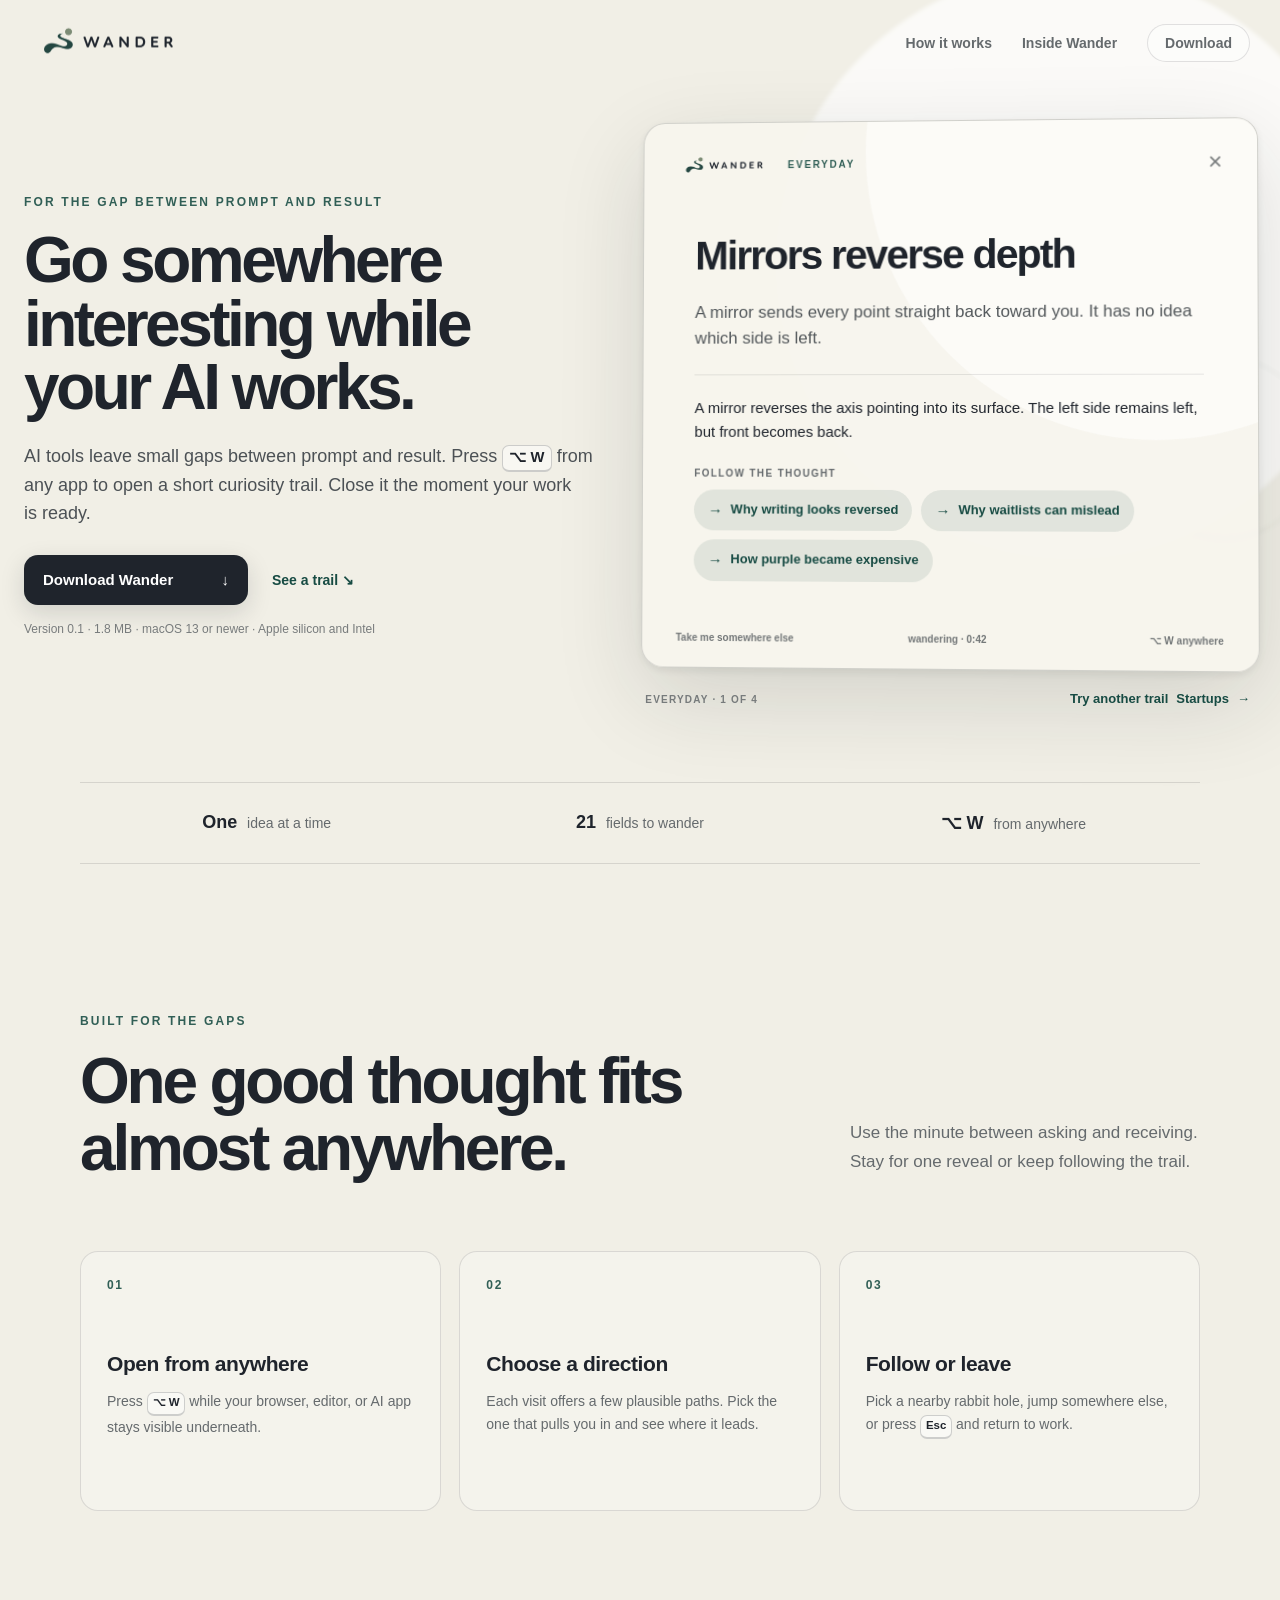
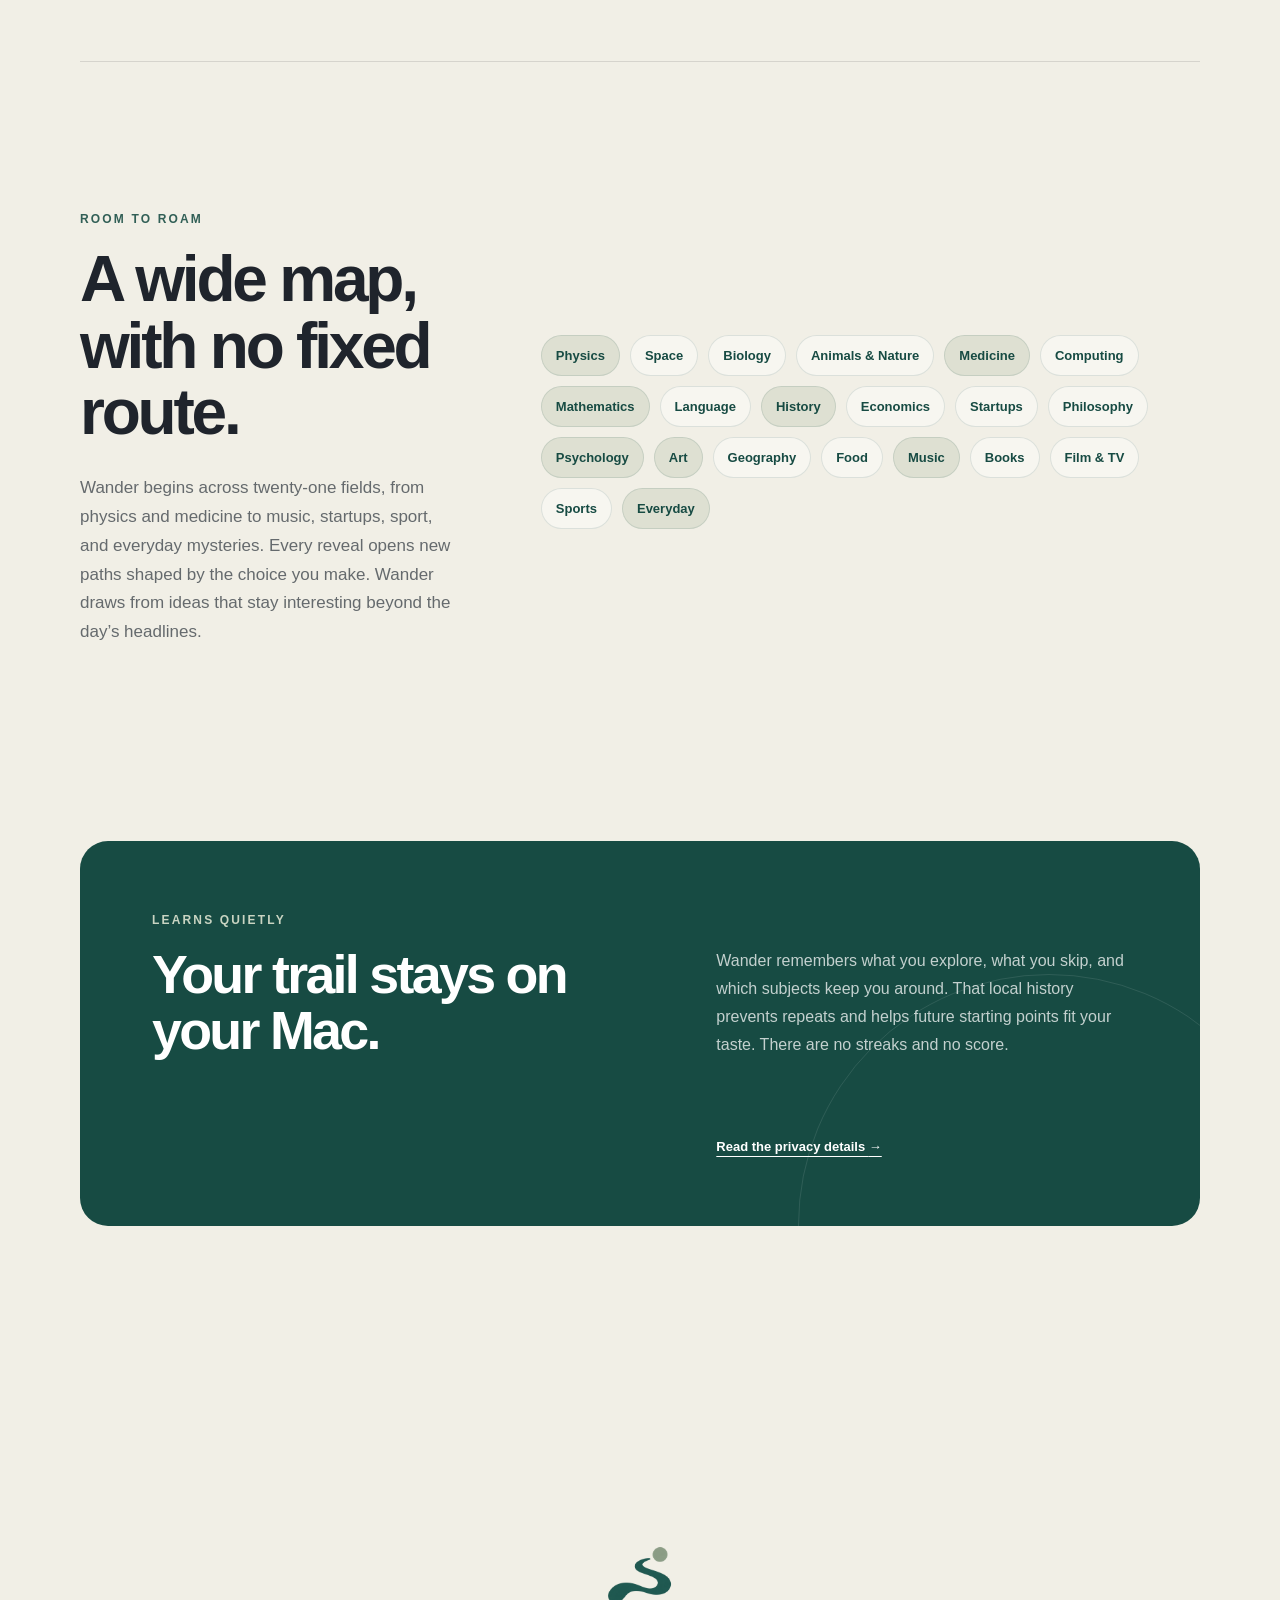
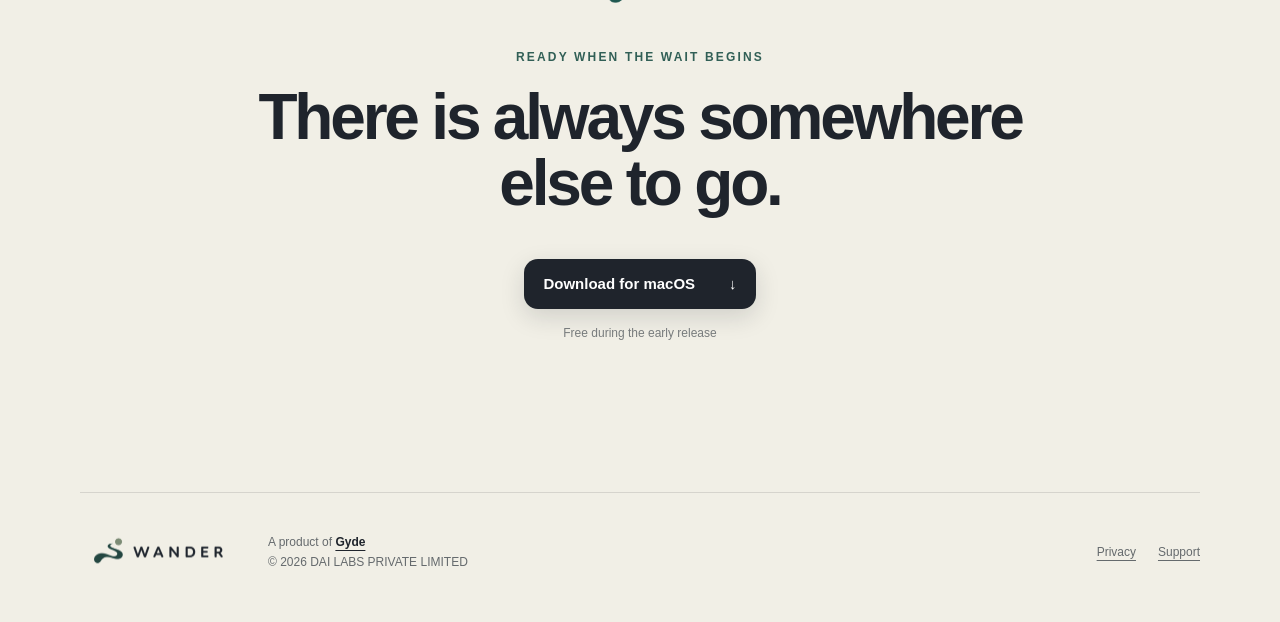
==== commit 4ebb2166: "feat: showcase more Wander trails" ====
--- a/index.html
+++ b/index.html
@@ -21,7 +21,7 @@
   <meta name="twitter:image:alt" content="Wander. Go somewhere interesting while your AI works. Option-W anywhere.">
   <link rel="canonical" href="https://usewndr.com/">
   <link rel="icon" href="assets/wander-mark.png" type="image/png">
-  <link rel="stylesheet" href="styles.css?v=3">
+  <link rel="stylesheet" href="styles.css?v=5">
   <title>Wander for macOS</title>
 </head>
 <body>
@@ -49,7 +49,7 @@
             <span>Download Wander</span>
             <span aria-hidden="true">↓</span>
           </a>
-          <a class="text-link" href="#demo">See a trail <span aria-hidden="true">↘</span></a>
+          <a class="text-link" id="demo-trigger" href="#demo" aria-controls="demo">See a trail <span aria-hidden="true">↘</span></a>
         </div>
         <p class="download-note">Version 0.1 · 1.8 MB · macOS 13 or newer · Apple silicon and Intel</p>
       </div>
@@ -75,12 +75,20 @@
             <span>⌥ W anywhere</span>
           </div>
         </article>
+        <div class="demo-switcher" aria-label="Trail examples">
+          <span class="demo-progress" id="demo-progress">Everyday · 1 of 4</span>
+          <button class="demo-next" id="demo-next" type="button">
+            <span>Try another trail</span>
+            <strong id="demo-next-category">Startups</strong>
+            <span aria-hidden="true">→</span>
+          </button>
+        </div>
       </div>
     </section>
 
     <section class="proof-strip" aria-label="Wander highlights">
       <p><strong>One</strong> idea at a time</p>
-      <p><strong>20</strong> fields to wander</p>
+      <p><strong>21</strong> fields to wander</p>
       <p><strong>⌥ W</strong> from anywhere</p>
     </section>
 
@@ -113,7 +121,7 @@
       <div class="inside-copy">
         <p class="eyebrow">Room to roam</p>
         <h2>A wide map, with no fixed route.</h2>
-        <p>Wander begins across twenty fields, from physics and medicine to music, food, sport, and everyday mysteries. Every reveal opens new paths shaped by the choice you make. Wander draws from ideas that stay interesting beyond the day’s headlines.</p>
+        <p>Wander begins across twenty-one fields, from physics and medicine to music, startups, sport, and everyday mysteries. Every reveal opens new paths shaped by the choice you make. Wander draws from ideas that stay interesting beyond the day’s headlines.</p>
       </div>
       <div class="category-cloud" aria-label="Wander categories">
         <span>Physics</span>
@@ -126,6 +134,7 @@
         <span>Language</span>
         <span>History</span>
         <span>Economics</span>
+        <span>Startups</span>
         <span>Philosophy</span>
         <span>Psychology</span>
         <span>Art</span>
@@ -171,6 +180,6 @@
     </div>
   </footer>
 
-  <script src="app.js?v=2"></script>
+  <script src="app.js?v=4"></script>
 </body>
 </html>
--- a/styles.css
+++ b/styles.css
@@ -221,6 +221,7 @@
   position: relative;
   z-index: 1;
   perspective: 1300px;
+  scroll-margin-top: 90px;
 }
 
 .soft-orbit {
@@ -258,6 +259,10 @@
   transform-origin: center;
 }
 
+.wander-card.is-starting {
+  animation: trail-start 520ms ease-out;
+}
+
 .wander-card::after {
   content: "";
   position: absolute;
@@ -389,6 +394,52 @@
   font-variant-numeric: tabular-nums;
 }
 
+.demo-switcher {
+  position: relative;
+  z-index: 2;
+  display: flex;
+  align-items: center;
+  justify-content: space-between;
+  gap: 18px;
+  margin: 16px 6px 0;
+}
+
+.demo-progress {
+  color: #777b7c;
+  font-size: 10px;
+  font-weight: 720;
+  letter-spacing: 0.12em;
+  text-transform: uppercase;
+}
+
+.demo-next {
+  display: inline-flex;
+  align-items: center;
+  gap: 8px;
+  padding: 6px 0;
+  border: 0;
+  background: transparent;
+  color: var(--green-deep);
+  font: 680 13px/1.3 var(--rounded);
+  cursor: pointer;
+}
+
+.demo-next strong {
+  font-weight: 760;
+}
+
+.demo-next:hover strong,
+.demo-next:focus-visible strong {
+  text-decoration: underline;
+  text-underline-offset: 4px;
+}
+
+.demo-next:focus-visible {
+  border-radius: 6px;
+  outline: 3px solid rgba(49, 95, 86, 0.28);
+  outline-offset: 3px;
+}
+
 .card-footer span:last-child {
   text-align: right;
 }
@@ -682,6 +733,21 @@
   to { opacity: 1; transform: translateY(0); }
 }
 
+@keyframes trail-start {
+  0% {
+    box-shadow: var(--shadow);
+    filter: saturate(1);
+  }
+  45% {
+    box-shadow: 0 28px 78px rgba(23, 75, 67, 0.26);
+    filter: saturate(1.08);
+  }
+  100% {
+    box-shadow: var(--shadow);
+    filter: saturate(1);
+  }
+}
+
 @media (min-width: 1001px) and (max-height: 900px) {
   .site-header {
     padding-top: 18px;
@@ -817,6 +883,13 @@
     display: none;
   }
 
+  .demo-switcher {
+    align-items: flex-start;
+    flex-direction: column;
+    gap: 6px;
+    margin: 14px 3px 0;
+  }
+
   .proof-strip {
     gap: 12px;
   }
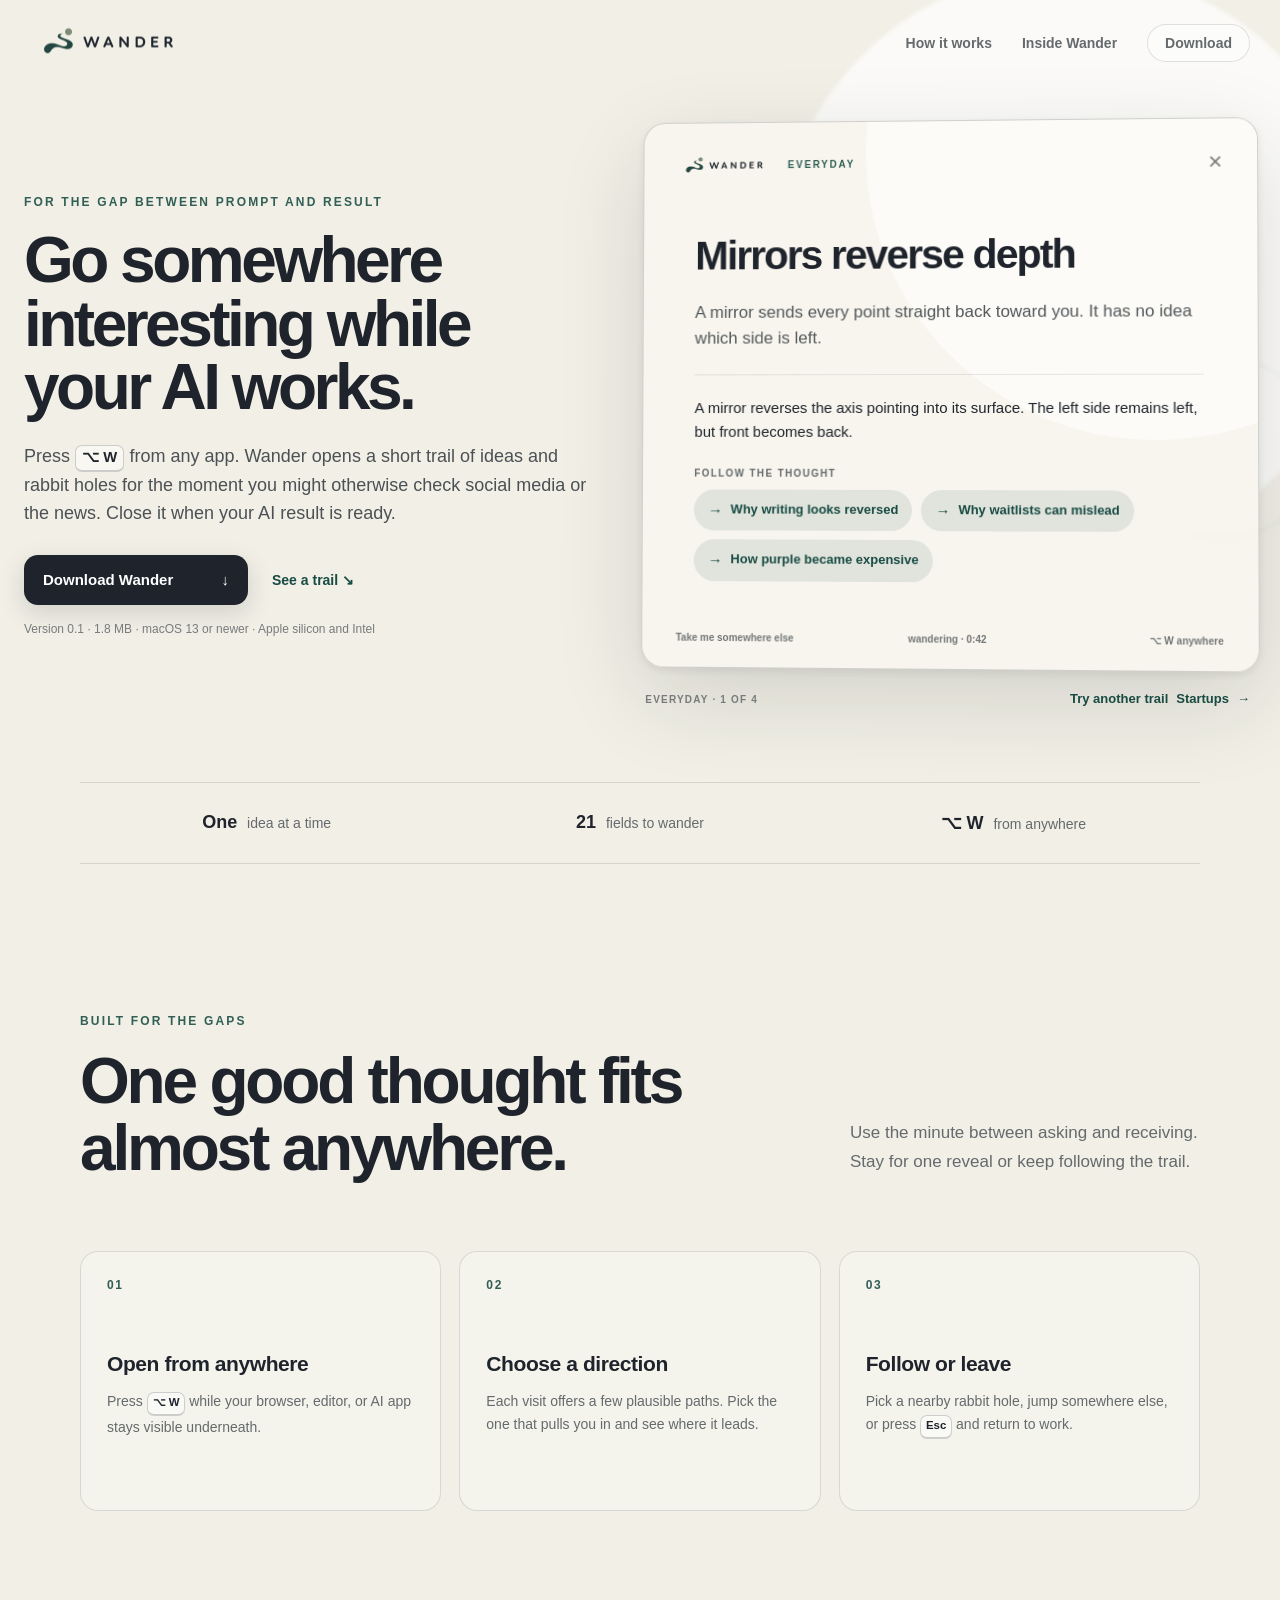
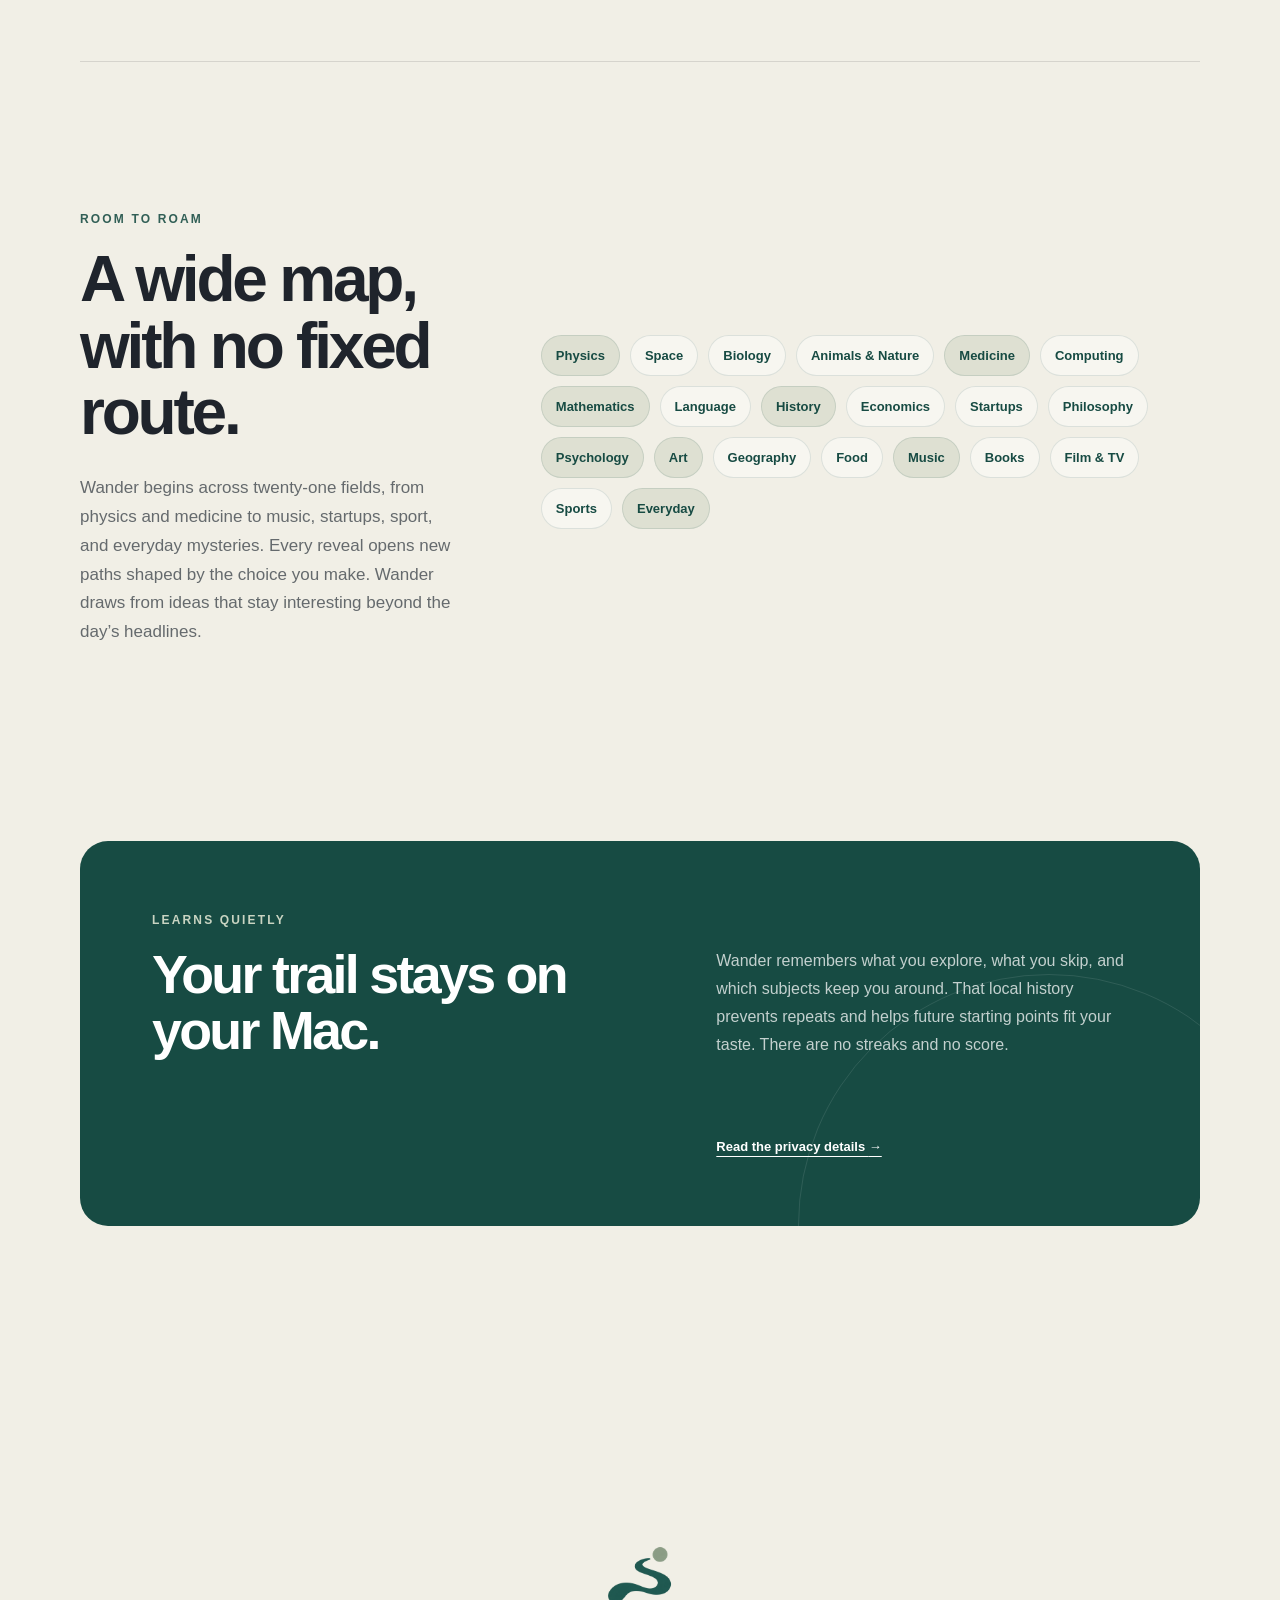
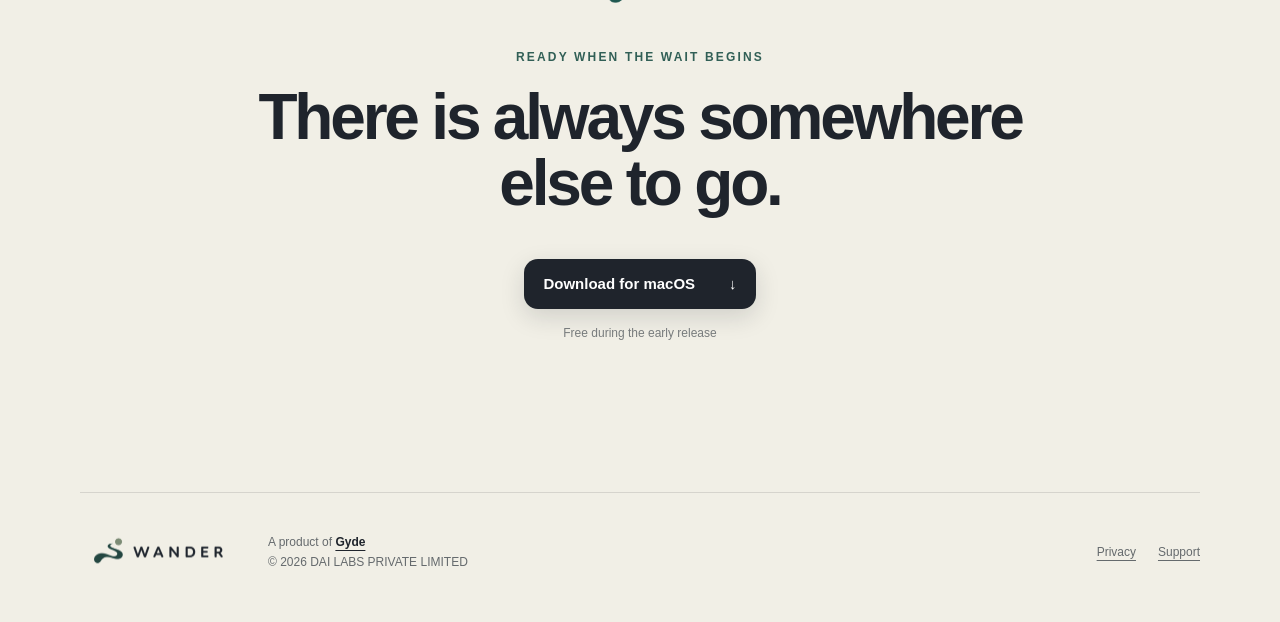
==== commit 53bf3dca: "fix: clarify Wander use case" ====
--- a/index.html
+++ b/index.html
@@ -4,11 +4,11 @@
   <meta charset="utf-8">
   <meta name="viewport" content="width=device-width, initial-scale=1">
   <meta name="theme-color" content="#f1efe6">
-  <meta name="description" content="Wander opens short curiosity trails while your AI works. Press Option-W from any Mac app and return when the result is ready.">
+  <meta name="description" content="Wander is a Mac app for short curiosity trails while your AI works. Press Option-W from any app.">
   <meta property="og:type" content="website">
   <meta property="og:url" content="https://usewndr.com/">
   <meta property="og:title" content="Wander for macOS">
-  <meta property="og:description" content="A curiosity break for the gap between prompt and result.">
+  <meta property="og:description" content="A Mac app for short curiosity trails while your AI works.">
   <meta property="og:image" content="https://usewndr.com/assets/og.png">
   <meta property="og:image:type" content="image/png">
   <meta property="og:image:width" content="1200">
@@ -16,7 +16,7 @@
   <meta property="og:image:alt" content="Wander. Go somewhere interesting while your AI works. Option-W anywhere.">
   <meta name="twitter:card" content="summary_large_image">
   <meta name="twitter:title" content="Wander for macOS">
-  <meta name="twitter:description" content="A curiosity break for the gap between prompt and result.">
+  <meta name="twitter:description" content="A Mac app for short curiosity trails while your AI works.">
   <meta name="twitter:image" content="https://usewndr.com/assets/og.png">
   <meta name="twitter:image:alt" content="Wander. Go somewhere interesting while your AI works. Option-W anywhere.">
   <link rel="canonical" href="https://usewndr.com/">
@@ -43,7 +43,7 @@
       <div class="hero-copy">
         <p class="eyebrow">For the gap between prompt and result</p>
         <h1>Go somewhere interesting while your AI works.</h1>
-        <p class="hero-intro">AI tools leave small gaps between prompt and result. Press <kbd>⌥ W</kbd> from any app to open a short curiosity trail. Close it the moment your work is ready.</p>
+        <p class="hero-intro">Press <kbd>⌥ W</kbd> from any app. Wander opens a short trail of ideas and rabbit holes for the moment you might otherwise check social media or the news. Close it when your AI result is ready.</p>
         <div class="hero-actions">
           <a class="button button-primary" href="https://github.com/prasanna-gyde/usewndr.com/releases/download/v0.1.0/Wander-0.1.0.dmg">
             <span>Download Wander</span>
